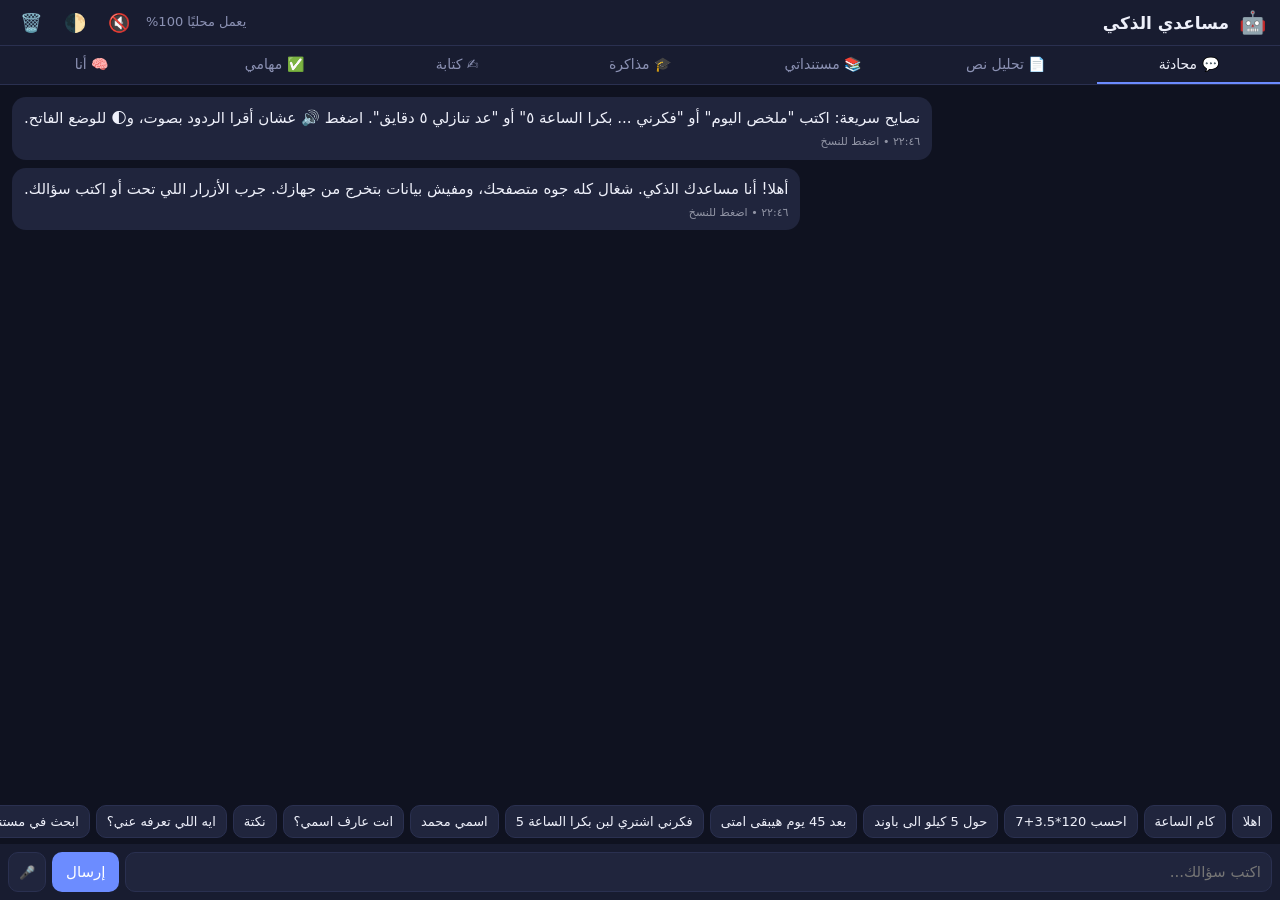
==== ai-assistant/index.html @ 9957f8c7 "Update index.html" ====
<!DOCTYPE html>
<html lang="ar" dir="rtl">
<head>
<meta charset="utf-8">
<meta name="viewport" content="width=device-width,initial-scale=1,viewport-fit=cover">
<link rel="manifest" href="manifest.json"><meta name="theme-color" content="#6c8cff">
<title>مساعدي الذكي - يشتغل في المتصفح بدون سيرفر</title>
<style>
:root{--bg:#0f1220;--card:#181c30;--card2:#20253d;--tx:#eef0fa;--mut:#8b91b3;--ac:#6c8cff}
*{box-sizing:border-box}
body{margin:0;background:var(--bg);color:var(--tx);font-family:system-ui,-apple-system,"Segoe UI",Tahoma,sans-serif;height:100dvh;display:flex;flex-direction:column}
header{padding:10px 14px;background:var(--card);display:flex;align-items:center;gap:10px;border-bottom:1px solid #2a3050}
header h1{font-size:17px;margin:0;flex:1}
.tabs{display:flex;background:var(--card);overflow-x:auto;border-bottom:1px solid #2a3050}
.tabs button{flex:1;min-width:70px;background:none;border:0;color:var(--mut);padding:10px 6px;font-size:14px;cursor:pointer;font-family:inherit;border-bottom:2px solid transparent}
.tabs button.on{color:var(--tx);border-bottom-color:var(--ac)}
main{flex:1;overflow:hidden;position:relative}
.pane{display:none;height:100%;flex-direction:column}
.pane.on{display:flex}
#msgs{flex:1;overflow-y:auto;padding:12px;display:flex;flex-direction:column;gap:8px}
.m{max-width:88%;padding:9px 12px;border-radius:14px;line-height:1.6;white-space:pre-wrap;word-break:break-word;font-size:15px}
.m.u{align-self:flex-start;background:var(--ac);color:#fff}
.m.b{align-self:flex-end;background:var(--card2)}
.row{display:flex;gap:6px;padding:8px;background:var(--card)}
.row input{flex:1;min-width:0;background:var(--card2);border:1px solid #2a3050;color:var(--tx);border-radius:10px;padding:10px;font-size:15px;font-family:inherit}
button.p{background:var(--ac);color:#fff;border:0;border-radius:10px;padding:10px 14px;font-family:inherit;font-size:15px;cursor:pointer}
button.s,select.s,input.s{background:var(--card2);color:var(--tx);border:1px solid #2a3050;border-radius:10px;padding:8px 10px;font-family:inherit;cursor:pointer;font-size:13px}
.chips{display:flex;gap:6px;padding:6px 8px;overflow-x:auto}
.chips button{white-space:nowrap}
.page{padding:12px;overflow-y:auto;height:100%}
textarea.big{width:100%;min-height:150px;background:var(--card2);color:var(--tx);border:1px solid #2a3050;border-radius:10px;padding:10px;font-size:15px;font-family:inherit}
.out{background:var(--card);border-radius:10px;padding:12px;margin-top:10px;white-space:pre-wrap;line-height:1.7}
.item{background:var(--card);padding:10px;border-radius:10px;margin:6px 0;display:flex;gap:8px;align-items:center}
.item span{flex:1}.item.done span{text-decoration:line-through;color:var(--mut)}
h3{margin:14px 0 6px}
.note{color:var(--mut);font-size:13px;line-height:1.6}
.bar{height:10px;background:var(--card2);border-radius:5px;overflow:hidden;margin:3px 0 8px}
.bar i{display:block;height:100%;background:var(--ac)}
table{width:100%;border-collapse:collapse}td{padding:6px;border-bottom:1px solid #2a3050;text-align:right;font-size:14px}
.f{width:100%;margin-top:6px;padding:10px;text-align:right}
.light{--bg:#f2f4fb;--card:#fff;--card2:#e8ebf6;--tx:#1b2040;--mut:#5d6488}
.light .m.u{color:#fff}
.m small{display:block;opacity:.55;font-size:11px;margin-top:3px}
.typing{opacity:.7}
.sug{display:inline-block;background:var(--card2);border-radius:8px;padding:4px 8px;margin:4px 4px 0 0;cursor:pointer;border:1px solid #2a3050}
header button{background:none;border:0;color:var(--tx);font-size:18px;cursor:pointer}
</style>
</head>
<body>
<header><div style="font-size:22px">🤖</div><h1>مساعدي الذكي</h1><span class="note">يعمل محليًا 100%</span><button id="spk" title="قراءة الردود بصوت">🔇</button><button id="theme" title="الوضع">🌓</button><button id="clr" title="مسح المحادثة">🗑️</button></header>
<div class="tabs" id="tabs"></div>
<main>
<section class="pane on" id="p-chat">
 <div id="msgs"></div>
 <div class="chips" id="chips"></div>
 <div class="row"><input id="inp" aria-label="اكتب رسالتك" placeholder="اكتب سؤالك..." autocomplete="off"><button class="p" id="send" aria-label="إرسال">إرسال</button><button class="s" id="mic">🎤</button></div>
</section>
<section class="pane" id="p-text"><div class="page">
 <textarea class="big" id="txt" placeholder="الصق أي نص أو ارفع ملف .txt / .md / .csv / .json"></textarea>
 <div style="display:flex;gap:6px;flex-wrap:wrap;margin-top:8px">
 <input type="file" id="file" accept=".txt,.md,.csv,.json,.log,text/*" class="s">
 <button class="p" data-act="sum">لخّص</button><button class="s" data-act="kw">كلمات مفتاحية</button><button class="s" data-act="stats">إحصائيات</button><button class="s" data-act="tasks">استخرج المهام</button><button class="s" data-act="nums">الأرقام</button><button class="s" data-act="csv">حلل CSV</button><button class="s" data-act="clean">نظّف النص</button><button class="s" id="chartbtn">📊 رسم CSV</button>
 </div><div class="out" id="tout">النتيجة هتظهر هنا.</div><canvas id="cv" width="640" height="300" style="width:100%;background:var(--card);border-radius:10px;margin-top:10px;display:none"></canvas>
 <p class="note">التلخيص استخلاصي (بيختار أهم الجمل بوزن TF-IDF)، مش توليدي. مفيش نموذج لغوي كبير جوه الصفحة، وده مقصود عشان يشتغل أوفلاين ومجانًا.</p>
</div></section>
<section class="pane" id="p-docs"><div class="page">
 <p class="note">ضيف ملفات أو نصوص (محفوظة عندك بس)، واسأل عنها. بيدور بخوارزمية BM25 ويرجعلك أقرب فقرات من مستنداتك مع ذكر المصدر.</p>
 <input id="dname" class="s f" placeholder="اسم المستند (اختياري)">
 <textarea class="big" id="dtext" style="min-height:90px;margin-top:6px" placeholder="الصق نص المستند هنا"></textarea>
 <div style="margin-top:6px"><input type="file" id="dfile" class="s" multiple accept=".txt,.md,.csv,.json,.log,text/*"> <button class="p" id="dadd">حفظ المستند</button></div>
 <div class="row" style="padding:10px 0;background:none"><input id="dq" placeholder="اسأل عن حاجة في مستنداتك..."><button class="p" id="dask">بحث</button></div>
 <div class="out" id="dout">لسه مفيش نتيجة.</div>
 <h3>المستندات المحفوظة</h3><div id="dlist"></div>
</div></section>
<section class="pane" id="p-study"><div class="page">
 <h3>⏱️ بومودورو</h3>
 <div style="font-size:42px;text-align:center" id="pomo">25:00</div>
 <div style="text-align:center"><button class="p" id="pstart">ابدأ ٢٥ دقيقة</button> <button class="s" id="pbreak">راحة ٥</button> <button class="s" id="pstop">إيقاف</button></div>
 <p class="note" id="pinfo">جلسات مكتملة اليوم: ٠</p>
 <h3>🃏 بطاقات من مستنداتك</h3>
 <p class="note">بيطلع أسئلة "املأ الفراغ" من جمل مستنداتك المحفوظة (بحذف كلمة مهمة). مش توليدي، قواعد بس.</p>
 <button class="p" id="qgo">ابدأ اختبار من مستنداتي</button>
 <div class="out" id="qbox">ضيف مستندات الأول من تبويب "مستنداتي".</div>
 <div id="qopts"></div>
 <p class="note" id="qscore"></p>
</div></section>
<section class="pane" id="p-write"><div class="page">
 <select id="wtype" class="s f"><option value="email">إيميل رسمي</option><option value="leave">طلب إجازة</option><option value="complaint">شكوى</option><option value="thanks">رسالة شكر</option><option value="cv">نبذة شخصية</option><option value="apology">اعتذار</option></select>
 <input id="wto" class="s f" placeholder="موجّه إلى (مثال: أستاذ أحمد)">
 <input id="wsub" class="s f" placeholder="الموضوع / التفاصيل بكلمات قليلة">
 <input id="wme" class="s f" placeholder="اسمك">
 <div style="margin-top:8px"><button class="p" id="wgo">اكتب</button> <button class="s" id="wcopy">نسخ</button></div>
 <div class="out" id="wout">قوالب كتابة بتتعبّى من بياناتك. مش بتألف من عندها.</div>
</div></section>
<section class="pane" id="p-tasks"><div class="page">
 <div class="row" style="padding:0 0 8px;background:none"><input id="tin" placeholder="مهمة جديدة (ممكن: بكرا، الساعة ٥)"><button class="p" id="tadd">+</button></div>
 <div id="tlist"></div>
 <h3>ملاحظات</h3>
 <textarea class="big" id="notes" style="min-height:110px" placeholder="مفكرتك السريعة (بتتحفظ تلقائي)"></textarea>
</div></section>
<section class="pane" id="p-me"><div class="page">
 <h3>اللي اتعلمته عنك</h3><div id="learn" class="note"></div>
 <h3>الذاكرة</h3><div id="mem"></div>
 <h3>الإعدادات</h3>
 <button class="s" id="export">تصدير بياناتي</button> <button class="s" id="wipe">مسح كل حاجة</button> <input type="file" id="imp" accept=".json" class="s">
 <p class="note">كل بياناتك محفوظة في المتصفح عندك (localStorage) ومبتتبعتش لأي مكان. "التعلم" هنا = إحصائيات استخدام وذاكرة حقائق مش تدريب نموذج.</p>
 <h3>حدود صريحة</h3>
 <p class="note">المساعد قائم على قواعد وكلمات مفتاحية للعربي المصري والفصحى، مش نموذج لغوي. بيجاوب كويس على: حسابات، تواريخ، تحويلات، مهام، تذكيرات، ذاكرة، تلخيص وتحليل نصوص. أي سؤال معرفة عامة خارج كده هيقولك إنه مش عارف.</p>
</div></section>
</main>
<script>
"use strict";
const $=s=>document.querySelector(s);
const LS={get(k,d){try{const v=localStorage.getItem('ai_'+k);return v===null?d:JSON.parse(v)}catch(e){return d}},set(k,v){try{localStorage.setItem('ai_'+k,JSON.stringify(v))}catch(e){}}};
const AD='٠١٢٣٤٥٦٧٨٩';
const norm=s=>String(s).replace(/[٠-٩]/g,d=>AD.indexOf(d)).replace(/٫/g,'.').replace(/،/g,',').replace(/[أإآ]/g,'ا').replace(/ى/g,'ي').replace(/ة/g,'ه').replace(/[\u064B-\u0652\u0640]/g,'');
const toAr=n=>String(n).replace(/\d/g,d=>AD[d]);
const TABS=[['chat','💬 محادثة'],['text','📄 تحليل نص'],['docs','📚 مستنداتي'],['study','🎓 مذاكرة'],['write','✍️ كتابة'],['tasks','✅ مهامي'],['me','🧠 أنا']];
TABS.forEach(([id,l],i)=>{const b=document.createElement('button');b.textContent=l;b.dataset.id=id;if(!i)b.className='on';b.onclick=()=>show(id);$('#tabs').appendChild(b)});
function show(id){document.querySelectorAll('.pane').forEach(p=>p.classList.toggle('on',p.id==='p-'+id));document.querySelectorAll('.tabs button').forEach(b=>b.classList.toggle('on',b.dataset.id===id));if(id==='me')renderMe();if(id==='tasks')renderTasks()}
let lastNum;let mem=LS.get('mem',{}),usage=LS.get('usage',{}),tasks=LS.get('tasks',[]),hist=LS.get('hist',[]);
function bump(k){usage[k]=(usage[k]||0)+1;usage._h=usage._h||{};const h=new Date().getHours();usage._h[h]=(usage._h[h]||0)+1;LS.set('usage',usage)}
function add(role,t,save=true){const d=document.createElement('div');d.className='m '+(role==='u'?'u':'b');d.textContent=t;const tm=document.createElement('small');tm.textContent=fmtT(new Date())+(role==='b'?' • اضغط للنسخ':'');d.appendChild(tm);if(role==='b')d.onclick=()=>{try{navigator.clipboard.writeText(t);tm.textContent='تم النسخ ✓'}catch(e){}};$('#msgs').appendChild(d);$('#msgs').scrollTop=1e9;if(save){hist.push([role,t]);hist=hist.slice(-60);LS.set('hist',hist)}}
const CHIPS=['اهلا','كام الساعة','احسب 120*3.5+7','حول 5 كيلو الى باوند','بعد 45 يوم هيبقى امتى','فكرني اشتري لبن بكرا الساعة 5','اسمي محمد','انت عارف اسمي؟','نكتة','ايه اللي تعرفه عني؟','ابحث في مستنداتي عن الاجازة','عد تنازلي 5 دقايق','قسم 450 على 4','وزني 80 وطولي 175','قسط قرض 100000 بفايده 18 لمده 5 سنين','اختار بين شاي او قهوة','اقتراحات','ملخص يومي','سعر الدولار 50','100 دولار بكام'];
CHIPS.forEach(c=>{const b=document.createElement('button');b.className='s';b.textContent=c;b.onclick=()=>{$('#inp').value=c;go()};$('#chips').appendChild(b)});
const days=['الأحد','الاثنين','الثلاثاء','الأربعاء','الخميس','الجمعة','السبت'];
const months=['يناير','فبراير','مارس','أبريل','مايو','يونيو','يوليو','أغسطس','سبتمبر','أكتوبر','نوفمبر','ديسمبر'];
const fmtD=d=>`${days[d.getDay()]} ${toAr(d.getDate())} ${months[d.getMonth()]} ${toAr(d.getFullYear())}`;
const fmtT=d=>toAr(String(d.getHours()).padStart(2,'0')+':'+String(d.getMinutes()).padStart(2,'0'));
const jokes=['مبرمج دخل السوبرماركت، مراته قالتله هات لبن وإن لقيت بيض هات ١٠. رجع بـ١٠ لبن.','ليه الكمبيوتر بيبرد؟ عشان عنده Windows مفتوحة.','واحد سأل صاحبه: بتعمل إيه في الحياة؟ قاله: بستنى الويكند.'];
const UNITS={كيلومتر:['len',1000],كم:['len',1000],متر:['len',1],سم:['len',.01],ميل:['len',1609.344],قدم:['len',.3048],بوصه:['len',.0254],انش:['len',.0254],كيلو:['mass',1],كجم:['mass',1],جرام:['mass',.001],جم:['mass',.001],باوند:['mass',.45359237],رطل:['mass',.45359237],طن:['mass',1000],لتر:['vol',1],مل:['vol',.001],جالون:['vol',3.78541]};
function safeCalc(e){e=e.replace(/×/g,'*').replace(/÷/g,'/').replace(/\^/g,'**').replace(/,/g,'');if(!/^[\d+\-*/().\s]+$/.test(e))return null;try{const v=Function('"use strict";return ('+e+')')();return typeof v==='number'&&isFinite(v)?v:null}catch(x){return null}}
function parseWhen(t){const n=norm(t);const d=new Date();let hit=false,m;
 if(/بعد بكره|بعد بكرا/.test(n)){d.setDate(d.getDate()+2);hit=true}else if(/بكره|بكرا|غدا/.test(n)){d.setDate(d.getDate()+1);hit=true}else if(/النهارده|انهارده|اليوم/.test(n))hit=true;
 m=n.match(/بعد (\d+) (يوم|ايام|اسبوع|اسابيع|ساعه|ساعات|دقيقه|دقايق)/);if(m){const k=+m[1],u=m[2];if(/يوم|ايام/.test(u))d.setDate(d.getDate()+k);else if(/اسبوع|اسابيع/.test(u))d.setDate(d.getDate()+7*k);else if(/ساع/.test(u))d.setHours(d.getHours()+k);else d.setMinutes(d.getMinutes()+k);hit=true}
 m=n.match(/الساعه\s*(\d{1,2})(?::(\d{2}))?\s*(م|مساء|بالليل|العصر|ص|الصبح|صباحا)?/);if(m){let h=+m[1];const pm=m[3]&&/^(م|مساء|بالليل|العصر)$/.test(m[3]);if(pm&&h<12)h+=12;if(!m[3]&&h<7)h+=12;d.setHours(h,+(m[2]||0),0,0);hit=true}
 return hit?d:null}
function stripWhen(t){return norm(t).replace(/فكرني|ذكرني|ضيف مهمه|ضيف|سجل مهمه|سجل|بعد بكره|بعد بكرا|بكره|بكرا|النهارده|الساعه\s*\d+(:\d+)?\s*(م|مساء|ص|الصبح|بالليل|العصر)?|بعد\s*\d+\s*\S+/g,' ').replace(/\s+/g,' ').trim().replace(/^(اني|ان)\s/,'')}
function remember(k,v){mem[k]=v;LS.set('mem',mem)}
let lastIntent=null;
function brain(raw){const q=raw.trim();const n=norm(q).toLowerCase();let m;
 if(!n)return 'اكتب حاجة وأنا معاك.';
 if(/فكرني|ذكرني|ضيف مهمه|سجل مهمه/.test(n)){const w=parseWhen(q);const title=stripWhen(q)||q;addTask(title,w);bump('task');return `تمام. سجلت: "${title}"`+(w?`\nالموعد: ${fmtD(w)} ${fmtT(w)}\nهنبهك لو الصفحة مفتوحة.`:'')}
 if(/^(اهلا|مرحبا|السلام|هاي|هلو|صباح|مساء|ازيك|ايه الاخبار)/.test(n)){const h=new Date().getHours();return (mem['الاسم']?`أهلا يا ${mem['الاسم']}! `:'أهلا بيك! ')+(h<12?'صباح الخير. ':h<18?'نهارك سعيد. ':'مساء الخير. ')+'أقدر أحسب، أحوّل وحدات، أحسب تواريخ، أسجل مهام وتذكيرات، أفتكر حاجات عنك، وألخص نصوص.'}
 if(/(?:^|\s)اسمي\s+(\S+)$/.test(n)){m=n.match(/اسمي\s+(\S+)$/);const nm=norm(q).split(/\s+/).pop();remember('الاسم',nm);bump('mem');return `تشرفت يا ${nm}! حفظت اسمك.`}
 if(/عارف اسمي|اسمي ايه|انا مين/.test(n))return mem['الاسم']?`اسمك ${mem['الاسم']}.`:'لسه ماعرفش اسمك. قولي "اسمي ..."';
 if(m=n.match(/(?:افتكر|احفظ)(?: ان)?\s+(.+?)\s+(?:هو|هي|=|:)\s*(.+)/)){remember(m[1],m[2]);bump('mem');return `تمام، هفتكر إن ${m[1]}: ${m[2]}`}
 if(m=n.match(/^(?:ايه|اي|ما هو|ما هي)\s+(.+?)\??$/)){if(mem[m[1]])return `${m[1]}: ${mem[m[1]]}`}
 if(/ايه اللي (تعرفه|عارفه) عني|ماذا تعرف عني|بتعرف ايه عني/.test(n)){const k=Object.keys(mem);return k.length?'اللي أعرفه عنك:\n'+k.map(x=>`• ${x}: ${mem[x]}`).join('\n'):'لسه معرفش حاجة. قولي "اسمي ..." أو "افتكر إن ... هو ..."'}
 if(/انسى كل|امسح الذاكره/.test(n)){mem={};LS.set('mem',mem);return 'مسحت الذاكرة كلها.'}
 if(/كام الساعه|الساعه كام|الوقت كام/.test(n))return 'الساعة '+fmtT(new Date());
 if(!/\d/.test(n)&&(/(النهارده|انهارده|التاريخ|اليوم) (ايه|كام)|تاريخ (النهارده|اليوم)/.test(n)))return 'النهاردة '+fmtD(new Date());
 if((m=n.match(/بعد (\d+) (يوم|ايام|اسبوع|اسابيع|شهر|شهور)/))&&/امتي|هيبقي|ايه/.test(n)){const d=new Date(),k=+m[1];if(/يوم|ايام/.test(m[2]))d.setDate(d.getDate()+k);else if(/اسبوع|اسابيع/.test(m[2]))d.setDate(d.getDate()+7*k);else d.setMonth(d.getMonth()+k);return fmtD(d)}
 if(m=n.match(/كام يوم (?:باقي )?(?:علي|على|لحد)\s*(\d{1,2})[\/\-](\d{1,2})(?:[\/\-](\d{4}))?/)){const t=new Date(+(m[3]||new Date().getFullYear()),+m[2]-1,+m[1]);const df=Math.ceil((t-new Date())/864e5);return `باقي ${toAr(df)} يوم (${fmtD(t)})`}
 if(m=n.match(/حول\s*([\d.]+)\s*(\S+)\s*(?:الي|الى|ل|لـ)\s*(\S+)/)){const a=UNITS[m[2]],b=UNITS[m[3]];if(a&&b&&a[0]===b[0]){const f=m[2],t=m[3];lastIntent=mm=>{const A=UNITS[f];const B=UNITS[t];return `${toAr(mm[1])} ${f} = ${toAr(+(+mm[1]*A[1]/B[1]).toFixed(4))} ${t}`};return `${toAr(m[1])} ${m[2]} = ${toAr(+(+m[1]*a[1]/b[1]).toFixed(4))} ${m[3]}`}return 'مش عارف أحول بين الوحدتين دول.'}
 if(m=n.match(/حول\s*([\d.]+)\s*(?:درجه )?(مئويه|فهرنهايت)/)){const v=+m[1];return m[2]==='مئويه'?`${toAr(v)}°م = ${toAr((v*9/5+32).toFixed(1))}°ف`:`${toAr(v)}°ف = ${toAr(((v-32)*5/9).toFixed(1))}°م`}
 if(m=n.match(/([\d.]+)\s*%\s*من\s*([\d.]+)/)){return `${toAr(+m[1])}% من ${toAr(+m[2])} = ${toAr(+(m[1]*m[2]/100).toFixed(4))}`}
 if(/نكته|ضحكني/.test(n)){bump('joke');return jokes[Math.floor(Math.random()*jokes.length)]}
 m=n.match(/^(?:احسب|حساب|كام)?\s*([\d\s+\-*/().,^×÷]+)=?\??$/)||n.match(/احسب\s*([\d\s+\-*/().,^×÷]+)/);if(m){let ex=m[1];if(/^\s*[+*\/×÷^]|^\s*-\s/.test(ex)&&typeof lastNum==='number')ex=lastNum+' '+ex;const v=safeCalc(ex);if(v!==null){bump('calc');lastNum=v;lastIntent=null;return `${ex.trim()} = ${toAr(+v.toFixed(8))}`}}
 if(/مهامي|المهام|ايه اللي عليا/.test(n)){const o=tasks.filter(t=>!t.done);return o.length?'مهامك المفتوحة:\n'+o.map((t,i)=>`${toAr(i+1)}. ${t.t}${t.w?' ('+fmtD(new Date(t.w))+' '+fmtT(new Date(t.w))+')':''}`).join('\n'):'مفيش مهام مفتوحة. ✨'}

 if(m=n.match(/(?:عد تنازلي|مؤقت|تايمر|نبهني بعد|صحيني بعد)\s*(?:ل|لمده)?\s*(\d+)\s*(ثانيه|ثواني|دقيقه|دقايق|دقائق|ساعه|ساعات)/)){const k=+m[1];const ms=k*(/ثان/.test(m[2])?1e3:/ساع/.test(m[2])?36e5:6e4);const lab='انتهى المؤقت ('+m[1]+' '+m[2]+')';addTask(lab,new Date(Date.now()+ms));bump('timer');return `تمام. المؤقت اشتغل: ${toAr(k)} ${m[2]}. هنبهك لما يخلص (سيب الصفحة مفتوحة).`}
 if(/(?:اختار|اختر|قررلي)\s+(?:بين\s+)?(.+?)\s+(?:او|ولا|و)\s+(.+)/.test(n)){m=n.match(/(?:اختار|اختر|قررلي)\s+(?:بين\s+)?(.+?)\s+(?:او|ولا|و)\s+(.+)/);return 'اخترت: '+(Math.random()<.5?m[1]:m[2])+' (قرعة عشوائية، مش رأي).'}
 if(/(?:ارمي|اعمل)?\s*(?:عمله|ملك|كتابه)/.test(n)&&/عمله|ملك/.test(n))return Math.random()<.5?'طرة':'كتابة';
 if(/نرد|زهر/.test(n))return 'النرد وقع على '+toAr(1+Math.floor(Math.random()*6));
 if(m=n.match(/(?:رقم عشوائي|عشوائي)\s*(?:بين)?\s*(\d+)\s*(?:و|الي|ل)\s*(\d+)/)){const a=+m[1],b=+m[2];return toAr(a+Math.floor(Math.random()*(b-a+1)))}
 if(/باسورد|كلمه سر|كلمه مرور/.test(n)&&/ولد|اعمل|اعملي|عايز|هات/.test(n)){const c='abcdefghjkmnpqrstuvwxyzABCDEFGHJKLMNPQRSTUVWXYZ23456789!@#$%';const a=new Uint32Array(14);crypto.getRandomValues(a);return 'كلمة سر قوية: '+[...a].map(x=>c[x%c.length]).join('')+'\n(اتولدت على جهازك ومش محفوظة)'}
 if(m=n.match(/(?:وزني|وزن)\s*(\d+(?:\.\d+)?)\s*(?:وطولي|طول|طولي)\s*(\d+(?:\.\d+)?)/)||n.match(/bmi\s*(\d+(?:\.\d+)?)\s*(\d+(?:\.\d+)?)/)){const w=+m[1];let h=+m[2];if(h>3)h/=100;const b=w/(h*h);const c=b<18.5?'نحافة':b<25?'وزن طبيعي':b<30?'زيادة وزن':'سمنة';return `مؤشر كتلة الجسم: ${toAr(b.toFixed(1))} (${c}). مؤشر عام مش تشخيص طبي.`}
 if(m=n.match(/(?:قسم|قسّم)\s*(\d+(?:\.\d+)?)\s*(?:علي|على)\s*(\d+)/)){return `كل واحد يدفع ${toAr((m[1]/m[2]).toFixed(2))} (${toAr(m[1])} ÷ ${toAr(m[2])})`}
 if(m=n.match(/(?:خصم)\s*(\d+(?:\.\d+)?)\s*%?\s*(?:علي|على|من)\s*(\d+(?:\.\d+)?)/)||n.match(/(\d+(?:\.\d+)?)\s*%\s*خصم\s*(?:علي|على|من)?\s*(\d+(?:\.\d+)?)/)){const d=+m[1],p=+m[2];return `الخصم: ${toAr((p*d/100).toFixed(2))} | بعد الخصم: ${toAr((p*(1-d/100)).toFixed(2))}`}
 if(m=n.match(/(?:بقشيش|اكراميه)\s*(\d+(?:\.\d+)?)\s*%?\s*(?:علي|على|من)\s*(\d+(?:\.\d+)?)/)){return `الإكرامية: ${toAr((m[2]*m[1]/100).toFixed(2))} | الإجمالي: ${toAr((+m[2]*(1+m[1]/100)).toFixed(2))}`}
 if(m=n.match(/(?:قسط|فايده)\s*(?:قرض)?\s*(\d+(?:\.\d+)?)\s*(?:بفايده|فايده)\s*(\d+(?:\.\d+)?)\s*%?\s*(?:لمده|مده)?\s*(\d+)\s*(سنه|سنين|شهر|شهور)/)){const P=+m[1],r=+m[2]/100/12;let nn=+m[3];if(/سن/.test(m[4]))nn*=12;const pm=r?P*r/(1-Math.pow(1+r,-nn)):P/nn;return `القسط الشهري ≈ ${toAr(pm.toFixed(2))} لمدة ${toAr(nn)} شهر. إجمالي المدفوع ≈ ${toAr((pm*nn).toFixed(2))}. (حساب تقريبي بفايده متناقصة)`}
 if(m=n.match(/(?:عمري|كام سنه|عمر)\D*(\d{1,2})[\/\-](\d{1,2})[\/\-](\d{4})/)){const b=new Date(+m[3],+m[2]-1,+m[1]),t=new Date();let y=t.getFullYear()-b.getFullYear();const mm=t.getMonth()-b.getMonth();let mo=mm,dd=t.getDate()-b.getDate();if(dd<0)mo--;if(mo<0){y--;mo+=12}return `عمرك ${toAr(y)} سنة و${toAr(mo)} شهر. (${toAr(Math.floor((t-b)/864e5))} يوم)`}
 if(m=n.match(/(?:كام يوم|الفرق) بين\s*(\d{1,2})[\/\-](\d{1,2})[\/\-](\d{4})\s*(?:و|الي)\s*(\d{1,2})[\/\-](\d{1,2})[\/\-](\d{4})/)){const a=new Date(+m[3],+m[2]-1,+m[1]),b=new Date(+m[6],+m[5]-1,+m[4]);return `${toAr(Math.round(Math.abs(b-a)/864e5))} يوم`}
 if(m=n.match(/(?:عدد كلمات|عد كلمات)\s+(.+)/))return `عدد الكلمات: ${toAr(words(m[1]).length)}`;
 if(m=n.match(/(?:اعكس|عكس)\s+(.+)/))return [...m[1]].reverse().join('');
 if(/^(?:ans|الناتج|الجواب|النتيجه) ?([+\-*/×÷])\s*(\d+(?:\.\d+)?)$/.test(n)||/^([+\-*/×÷])\s*(\d+(?:\.\d+)?)$/.test(n)){m=n.match(/([+\-*/×÷])\s*(\d+(?:\.\d+)?)$/);if(typeof lastNum==='number'){const v=safeCalc(lastNum+m[1]+m[2]);if(v!==null){lastNum=v;return `= ${toAr(+v.toFixed(8))}`}}}
 if(/عندي ايه (النهارده|انهارده)|برنامجي|جدولي/.test(n)){const t=tasks.filter(x=>!x.done&&x.w&&new Date(x.w).toDateString()===new Date().toDateString());return t.length?'النهاردة:\n'+t.map(x=>`• ${fmtT(new Date(x.w))} ${x.t}`).join('\n'):'مفيش مواعيد مسجلة النهاردة.'}
 if(/(امسح|احذف|خلص) (كل )?المهام المنتهيه/.test(n)){const b=tasks.length;tasks=tasks.filter(x=>!x.done);LS.set('tasks',tasks);return `مسحت ${toAr(b-tasks.length)} مهمة منتهية.`}
 if(/اقتراح|نصيحه|انصحني/.test(n))return habitTips();

 if(/^(ملخص اليوم|صباح الفل|briefing|ابدا يومي|خطه اليوم)$/.test(n)||/ملخص (اليوم|يومي)/.test(n)){const t=new Date(),o=tasks.filter(x=>!x.done),td=o.filter(x=>x.w&&new Date(x.w).toDateString()===t.toDateString()),od=o.filter(x=>x.w&&x.w<Date.now());return `ملخص ${fmtD(t)}:\n• مهام مفتوحة: ${toAr(o.length)}\n• مواعيد النهاردة: ${toAr(td.length)}${td.length?'\n'+td.map(x=>'   - '+fmtT(new Date(x.w))+' '+x.t).join('\n'):''}\n• متأخرة: ${toAr(od.length)}\n• ملاحظاتك: ${toAr((LS.get('notes','')||'').split(/\n/).filter(Boolean).length)} سطر\n• حقائق محفوظة عنك: ${toAr(Object.keys(mem).length)}`}
 if(/^(?:وسوم|تاجات|tags)$/.test(n)){const t=(LS.get('notes','').match(/#[\S]+/g)||[]);const f={};t.forEach(x=>f[x]=(f[x]||0)+1);const e=Object.entries(f);return e.length?'الوسوم في ملاحظاتك:\n'+e.map(([k,v])=>`${k} ×${toAr(v)}`).join('\n'):'مفيش وسوم. اكتب #كلمة في ملاحظاتك.'}
 if(m=n.match(/(?:دور|ابحث) في (?:ملاحظاتي|مفكرتي)\s*(?:عن)?\s*(.+)/)){const L=(LS.get('notes','')||'').split(/\n/).filter(x=>norm(x).includes(m[1].trim()));return L.length?'لقيت في ملاحظاتك:\n'+L.map(x=>'• '+x).join('\n'):'مالقيتش في ملاحظاتك.'}
 if(/^(ضيف للملاحظات|دون|سجل ملاحظه)\s+(.+)/.test(n)){m=n.match(/^(?:ضيف للملاحظات|دون|سجل ملاحظه)\s+(.+)/);const orig=q.replace(/^\S+(\s+\S+)?\s/,'');const cur=LS.get('notes','');LS.set('notes',(cur?cur+'\n':'')+m[1]);$('#notes').value=LS.get('notes','');return 'اتضافت للملاحظات.'}
 if(lastIntent&&(m=n.match(/^(?:و|طب و|وب)\s*(\d+(?:\.\d+)?)\s*(\S+)?$/))){return lastIntent(m)}
 if((m=n.match(/(\d+(?:\.\d+)?)\s*(?:دولار|\$)\s*(?:بكام|كام)?\s*(?:جنيه)?/))&&/جنيه|بكام|كام/.test(n)){const r=LS.get('usd',null);if(r)lastIntent=mm=>`${toAr(mm[1])} دولار ≈ ${toAr((mm[1]*r).toFixed(2))} جنيه`;return `${toAr(m[1])} دولار ≈ ${toAr((m[1]*r).toFixed(2))} جنيه (بسعر ${toAr(r)} اللي انت سجلته)`;return 'مفيش سعر صرف محفوظ. قولي "سعر الدولار 50" وأنا هحفظه (مفيش إنترنت هنا فمش بجيب أسعار حية).'}
 if(m=n.match(/سعر (?:ال)?دولار\s*(\d+(?:\.\d+)?)/)){LS.set('usd',+m[1]);return `تمام. سجلت سعر الدولار ${toAr(m[1])} جنيه.`}

 if(m=n.match(/(?:اليوم|يوم)\s*(?:ايه|كام)\s*(?:في|ف)?\s*(\d{1,2})[\/\-](\d{1,2})[\/\-](\d{4})/)){return fmtD(new Date(+m[3],+m[2]-1,+m[1]))}
 if(/(?:اخر|اخره) (?:يوم )?(?:في )?(?:ال)?شهر/.test(n)){const t=new Date();return fmtD(new Date(t.getFullYear(),t.getMonth()+1,0))}
 if(m=n.match(/(?:اضف|زود)\s*(\d+)\s*(يوم|ايام|اسبوع|اسابيع|شهر|شهور)\s*(?:علي|على|ل)\s*(\d{1,2})[\/\-](\d{1,2})[\/\-](\d{4})/)){const d=new Date(+m[5],+m[4]-1,+m[3]),k=+m[1];if(/يوم|ايام/.test(m[2]))d.setDate(d.getDate()+k);else if(/اسبوع|اسابيع/.test(m[2]))d.setDate(d.getDate()+7*k);else d.setMonth(d.getMonth()+k);return fmtD(d)}
 if(m=n.match(/(?:حول|حوّل)\s*([\d.]+)\s*(?:ساعه|ساعات)\s*(?:الي|الى|ل)\s*(?:دقايق|دقائق|دقيقه)/))return `${toAr(+m[1]*60)} دقيقة`;
 if(m=n.match(/(?:جذر|الجذر التربيعي(?: ل)?)\s*(\d+(?:\.\d+)?)/))return `√${toAr(m[1])} = ${toAr(+Math.sqrt(+m[1]).toFixed(6))}`;
 if(m=n.match(/(\d+)\s*(?:اس|اُس|اوس)\s*(\d+)/))return `${toAr(m[1])}^${toAr(m[2])} = ${toAr(Math.pow(+m[1],+m[2]))}`;
 if(m=n.match(/(?:هل|اذا كان)\s*(\d+)\s*(?:عدد )?اولي/)){const k=+m[1];let ok=k>1;for(let i=2;i*i<=k;i++)if(k%i==0){ok=false;break}return ok?`${toAr(k)} عدد أولي.`:`${toAr(k)} مش عدد أولي.`}
 if(/بومودورو|ابدا تركيز|جلسه تركيز/.test(n)){show('study');window.__pgo(25,true);return 'بدأت جلسة تركيز ٢٥ دقيقة. هنبهك لما تخلص.'}
 if(/شكرا|تسلم|ميرسي/.test(n))return 'العفو! أنا في الخدمة.';
 if(/انت مين|انت ايه|بتعمل ايه|تعمل ايه/.test(n))return 'أنا مساعد شغال بالكامل جوه متصفحك، من غير سيرفر. بحسب وأحوّل وأرتب مهامك وأفتكر حاجات عنك وأحلل النصوص. مش نموذج لغوي كبير، فمعرفتي العامة محدودة.';
 if((m=n.match(/(?:ابحث|دور|فتش)(?: في)?(?: ملفاتي| مستنداتي)?(?: عن)?\s+(.+)/))&&/ملفاتي|مستنداتي|ابحث|دور/.test(n))return docAnswer(m[1]);
 if(/لخص|تلخيص/.test(n)){show('text');return 'روح لتبويب "تحليل نص" والصق النص.'}
 const g=guess(n);return 'مش متأكد إني فاهم. أنا مساعد مبني على قواعد (مش نموذج لغوي)، فمعرفتي العامة محدودة.'+(g?'\nقصدك: '+g+'؟':'')+'\nجرب: حسابات، تحويل وحدات، تواريخ، تذكيرات، مؤقت، "اسمي ..."، أو تبويب تحليل النص.'}


const CMDS=['فكرني','احسب','حول','عد تنازلي','قسم','وزني وطولي','خصم','بقشيش','عمري','اختار بين','ولد باسورد','اقتراحات','مهامي','نكتة','ايه اللي تعرفه عني','كام الساعة','اسمي','افتكر ان','ابحث في مستنداتي عن','اعكس','عدد كلمات','رقم عشوائي بين'];
function lev(a,b){const d=[];for(let i=0;i<=a.length;i++){d[i]=[i];}for(let j=1;j<=b.length;j++)d[0][j]=j;for(let i=1;i<=a.length;i++)for(let j=1;j<=b.length;j++)d[i][j]=Math.min(d[i-1][j]+1,d[i][j-1]+1,d[i-1][j-1]+(a[i-1]===b[j-1]?0:1));return d[a.length][b.length]}
function guess(n){const w=n.split(/\s+/);let best=null,bd=9;CMDS.forEach(c=>{const nc=norm(c);const k=nc.split(' ').length;const head=w.slice(0,k).join(' ');const dd=lev(head,nc);if(dd<bd&&dd<=Math.max(1,Math.floor(nc.length/4))){bd=dd;best=c}});return best}
function habitTips(){const u=usage,h=u._h||{},o=[];const tot=Object.values(h).reduce((a,b)=>a+b,0);if(tot<5)return 'لسه معرفش كفاية عن عاداتك. استخدمني كام يوم وهقترح عليك.';
 const best=+Object.entries(h).sort((a,b)=>b[1]-a[1])[0][0];o.push(`أكتر وقت بتشتغل معايا فيه حوالي الساعة ${toAr(best)}. ممكن أفكرك بمهامك الأساسية قبله.`);
 const open=tasks.filter(x=>!x.done);if(open.length>5)o.push(`عندك ${toAr(open.length)} مهمة مفتوحة. اختار ٣ بس لليوم.`);
 const od=open.filter(x=>x.w&&x.w<Date.now());if(od.length)o.push(`${toAr(od.length)} مهمة عدّى ميعادها. راجعها.`);
 if((u.calc||0)>=5)o.push('بتحسب كتير. تقدر تكتب "+ 5" بعد أي نتيجة وأنا أكمل عليها.');
 if(!(u.mem))o.push('جرب "اسمي ..." و"افتكر إن ... هو ..." عشان أفتكر حاجات عنك.');
 if(docs.length===0)o.push('ضيف مستنداتك في تبويب "مستنداتي" وابحث فيها بسرعة.');
 return 'اقتراحات من استخدامك (إحصائيات محلية، مش ذكاء توليدي):\n'+o.map(x=>'• '+x).join('\n')}
function go(){const v=$('#inp').value;if(!v.trim())return;add('u',v);$('#inp').value='';bump('msg');const ty=document.createElement('div');ty.className='m b typing';ty.textContent='...';$('#msgs').appendChild(ty);$('#msgs').scrollTop=1e9;setTimeout(()=>{ty.remove();let r;try{r=brain(v)}catch(e){r='حصل خطأ: '+e.message}add('b',r);say(r);const qs=quick(r);if(qs.length){const w=document.createElement('div');w.className='chips';qs.forEach(x=>{const b=document.createElement('button');b.className='s';b.textContent=x;b.onclick=()=>{$('#inp').value=x;go();w.remove()};w.appendChild(b)});$('#msgs').appendChild(w);$('#msgs').scrollTop=1e9}},220+Math.random()*200)}
$('#send').onclick=go;$('#inp').addEventListener('keydown',e=>{if(e.key==='Enter')go()});
const SR=window.SpeechRecognition||window.webkitSpeechRecognition;
if(!SR)$('#mic').style.display='none';else $('#mic').onclick=()=>{const r=new SR();r.lang='ar-EG';r.onresult=e=>{$('#inp').value=e.results[0][0].transcript;go()};r.onerror=()=>add('b','تعذر الميكروفون.',false);r.start()};
function addTask(t,w){tasks.push({id:Date.now()+Math.random(),t,w:w?w.getTime():null,done:false,fired:false});LS.set('tasks',tasks);renderTasks()}
function renderTasks(){const L=$('#tlist');L.innerHTML='';tasks.forEach(t=>{const d=document.createElement('div');d.className='item'+(t.done?' done':'');d.innerHTML='<input type="checkbox"><span></span><button class="s">حذف</button>';d.querySelector('input').checked=t.done;d.querySelector('span').textContent=t.t+(t.w?'  ⏰ '+fmtD(new Date(t.w))+' '+fmtT(new Date(t.w)):'');d.querySelector('input').onchange=e=>{t.done=e.target.checked;LS.set('tasks',tasks);renderTasks()};d.querySelector('button').onclick=()=>{tasks=tasks.filter(x=>x!==t);LS.set('tasks',tasks);renderTasks()};L.appendChild(d)});if(!tasks.length)L.innerHTML='<p class="note">مفيش مهام.</p>'}
$('#tadd').onclick=()=>{const v=$('#tin').value.trim();if(!v)return;addTask(stripWhen(v)||v,parseWhen(v));$('#tin').value='';bump('task')};
$('#notes').value=LS.get('notes','');$('#notes').oninput=e=>LS.set('notes',e.target.value);
setInterval(()=>{const now=Date.now();tasks.forEach(t=>{if(t.w&&!t.done&&!t.fired&&t.w<=now){t.fired=true;LS.set('tasks',tasks);add('b','⏰ تذكير: '+t.t);try{if(window.Notification&&Notification.permission==='granted')new Notification('تذكير',{body:t.t})}catch(e){}}})},15000);
const STOP=new Set(norm('في من على علي الى الي عن مع هذا هذه هذي ذلك التي الذي ان انه انها كان كانت هو هي هم ما لا لم لن قد كل او ثم لكن بعد قبل عند هنا هناك اللي ده دي دول ايه انا انت احنا كمان بس يعني برضو لما لو اذا حتي ايضا فقط كام').split(' '));
const words=t=>norm(t).toLowerCase().match(/[\u0600-\u06FFa-z0-9]+/g)||[];
const sents=t=>t.replace(/\r/g,'').split(/(?<=[.!?؟\n])\s*/).map(s=>s.trim()).filter(s=>s.length>8);
function keywords(t,k=10){const f={};words(t).forEach(w=>{if(w.length>2&&!STOP.has(w))f[w]=(f[w]||0)+1});return Object.entries(f).sort((a,b)=>b[1]-a[1]).slice(0,k)}
function summarize(t,k=3){const S=sents(t);if(S.length<=k)return S.map(s=>'• '+s).join('\n');const df={};S.forEach(s=>new Set(words(s)).forEach(w=>df[w]=(df[w]||0)+1));const sc=S.map((s,i)=>{const w=words(s).filter(x=>x.length>2&&!STOP.has(x));let v=0;w.forEach(x=>v+=Math.log(1+S.length/df[x]));v=v/Math.sqrt(w.length||1);if(i===0)v*=1.3;return[i,v]});return sc.sort((a,b)=>b[1]-a[1]).slice(0,k).sort((a,b)=>a[0]-b[0]).map(x=>'• '+S[x[0]]).join('\n')}
function analyze(act){const t=$('#txt').value;if(!t.trim())return 'الصق نص الأول.';bump('text');
 if(act==='sum')return 'الملخص:\n'+summarize(t,Math.max(2,Math.min(5,Math.round(sents(t).length/4))));
 if(act==='kw')return keywords(t,12).map(([w,c])=>`${w} ×${toAr(c)}`).join('  •  ');
 if(act==='stats'){const w=words(t);return `الكلمات: ${toAr(w.length)}\nالأحرف: ${toAr(t.length)}\nالجمل: ${toAr(sents(t).length)}\nكلمات مميزة: ${toAr(new Set(w).size)}\nوقت القراءة تقريبًا: ${toAr(Math.max(1,Math.round(w.length/180)))} دقيقة`}
 if(act==='tasks'){const L=t.split(/\n|(?<=[.؟!])\s/).filter(s=>/(لازم|يجب|محتاج|مطلوب|ضروري|هات|اعمل|ابعت|راجع|خلص)/.test(norm(s)));return L.length?'مهام مقترحة:\n'+L.map(s=>'☐ '+s.trim()).join('\n'):'مالقيتش جمل بتدل على مهام.'}
 if(act==='nums'){const n=(norm(t).match(/-?\d+(?:\.\d+)?/g)||[]).map(Number);if(!n.length)return 'مفيش أرقام.';const s=n.reduce((a,b)=>a+b,0);return `عدد الأرقام: ${toAr(n.length)}\nالمجموع: ${toAr(+s.toFixed(4))}\nالمتوسط: ${toAr(+(s/n.length).toFixed(4))}\nأكبر: ${toAr(Math.max(...n))}  أصغر: ${toAr(Math.min(...n))}`}
 if(act==='csv'){const rows=t.trim().split(/\n/).map(r=>r.split(/[,;\t]/).map(x=>x.trim()));const head=rows[0],body=rows.slice(1);let o=`الصفوف: ${toAr(body.length)}  الأعمدة: ${toAr(head.length)}\n`;head.forEach((h,i)=>{const v=body.map(r=>r[i]||'');const nums=v.map(x=>parseFloat(norm(x))).filter(x=>!isNaN(x));if(nums.length&&nums.length>=v.length*.7){const s=nums.reduce((a,b)=>a+b,0);o+=`\n${h}: مجموع ${toAr(+s.toFixed(2))} | متوسط ${toAr(+(s/nums.length).toFixed(2))} | أقل ${toAr(Math.min(...nums))} | أكبر ${toAr(Math.max(...nums))}`}else{const f={};v.forEach(x=>f[x]=(f[x]||0)+1);const top=Object.entries(f).sort((a,b)=>b[1]-a[1])[0];o+=`\n${h}: ${toAr(Object.keys(f).length)} قيمة مختلفة، الأشهر "${top?top[0]:''}"`}});return o}
 if(act==='clean')return t.replace(/[ \t]+/g,' ').replace(/\n{3,}/g,'\n\n').replace(/\s+([،.؟!])/g,'$1').trim()}
document.querySelectorAll('[data-act]').forEach(b=>b.onclick=()=>{$('#tout').textContent=analyze(b.dataset.act)});
$('#file').onchange=e=>{const f=e.target.files[0];if(!f)return;const r=new FileReader();r.onload=()=>{$('#txt').value=String(r.result).slice(0,300000);$('#tout').textContent='اتحمّل: '+f.name};r.readAsText(f)};
function write(){const t=$('#wtype').value,to=$('#wto').value||'السيد المحترم',sub=$('#wsub').value||'الموضوع',me=$('#wme').value||mem['الاسم']||'';bump('write');
 const T={email:`السيد/ ${to} المحترم،\nتحية طيبة وبعد،\n\nأكتب إليكم بخصوص: ${sub}.\nأرجو التكرم بالاطلاع والإفادة في أقرب وقت ممكن.\n\nشاكرًا لكم حسن تعاونكم،\nوتفضلوا بقبول فائق الاحترام والتقدير،\n${me}`,
 leave:`السيد/ ${to} المحترم،\nتحية طيبة وبعد،\n\nأتقدم بطلب الحصول على إجازة، وذلك بسبب: ${sub}.\nوأتعهد بتسليم ما لدي من أعمال قبل الإجازة.\n\nوتفضلوا بقبول فائق الاحترام،\n${me}\nالتاريخ: ${fmtD(new Date())}`,
 complaint:`السيد/ ${to} المحترم،\nتحية طيبة وبعد،\n\nأتقدم بشكوى بخصوص: ${sub}.\nوأرجو التكرم بالتحقيق في الأمر واتخاذ ما يلزم، ومتابعتي بالنتيجة.\n\nمع الشكر،\n${me}\n${fmtD(new Date())}`,
 thanks:`عزيزي ${to}،\n\nأردت أن أشكرك من قلبي على ${sub}. كان لذلك أثر كبير وجميل عندي.\n\nمع خالص الامتنان،\n${me}`,
 cv:`${me||'أنا'}، ${sub}. أتميز بالالتزام وسرعة التعلم والعمل ضمن فريق، وأسعى دائمًا لتطوير مهاراتي.`,
 apology:`عزيزي ${to}،\n\nأعتذر لك بصدق عن ${sub}. أتحمل مسؤولية ما حدث، وأعدك بتجنب تكراره.\n\nمع خالص الاعتذار،\n${me}`};
 $('#wout').textContent=T[t]}
$('#wgo').onclick=write;$('#wcopy').onclick=()=>{try{navigator.clipboard.writeText($('#wout').textContent)}catch(e){}};

function hourChart(){const h=usage._h||{};const mx=Math.max(1,...Object.values(h));let o='<div style="display:flex;align-items:flex-end;gap:2px;height:70px;direction:ltr">';for(let i=0;i<24;i++){const v=h[i]||0;o+=`<div title="${i}:00 = ${v}" style="flex:1;background:var(--ac);opacity:${v?1:.15};height:${Math.max(3,v/mx*100)}%"></div>`}return o+'</div><div class="note" style="display:flex;justify-content:space-between;direction:ltr"><span>0</span><span>12</span><span>23</span></div>'}
function renderMe(){const hrs=usage._h||{};const names={msg:'رسائل',calc:'حسابات',task:'مهام',text:'تحليل نصوص',write:'كتابة',mem:'حقائق محفوظة',joke:'نكت',docq:'أسئلة على مستنداتك',timer:'مؤقتات',pomo:'جلسات تركيز',chart:'رسوم بيانية'};let h='';Object.keys(names).forEach(k=>{if(usage[k])h+=`<div>${names[k]}: ${toAr(usage[k])}</div><div class="bar"><i style="width:${Math.min(100,usage[k]*10)}%"></i></div>`});const tot=Object.values(hrs).reduce((a,b)=>a+b,0);if(tot>2){const best=Object.entries(hrs).sort((a,b)=>b[1]-a[1])[0][0];h+=`<p>أكتر وقت بتستخدمني فيه: حوالي الساعة ${toAr(best)}.</p>`}
 $('#learn').innerHTML=(Object.keys(usage._h||{}).length?'<div class="note">نشاطك على مدار اليوم (بالساعة):</div>'+hourChart():'')+(h||'لسه بتعرّف عليك. استخدمني شوية.')+'<div class="out" style="margin-top:10px">'+habitTips().replace(/</g,'&lt;')+'</div>';
 const k=Object.keys(mem);$('#mem').innerHTML=k.length?'<table>'+k.map(()=>'<tr><td></td><td></td><td><button class="s">نسيان</button></td></tr>').join('')+'</table>':'<p class="note">الذاكرة فاضية.</p>';
 document.querySelectorAll('#mem tr').forEach((tr,i)=>{tr.children[0].textContent=k[i];tr.children[1].textContent=mem[k[i]];tr.querySelector('button').onclick=()=>{delete mem[k[i]];LS.set('mem',mem);renderMe()}})}
$('#export').onclick=()=>{const b=new Blob([JSON.stringify({mem,usage,tasks,docs,notes:LS.get('notes','')},null,1)],{type:'application/json'});const a=document.createElement('a');a.href=URL.createObjectURL(b);a.download='my-assistant-data.json';a.click()};
$('#imp').onchange=e=>{const f=e.target.files[0];if(!f)return;const r=new FileReader();r.onload=()=>{try{const d=JSON.parse(r.result);if(d.mem)LS.set('mem',d.mem);if(d.usage)LS.set('usage',d.usage);if(d.tasks)LS.set('tasks',d.tasks);if(d.notes!==undefined)LS.set('notes',d.notes);if(d.docs)LS.set('docs',d.docs);location.reload()}catch(x){alert('ملف غير صالح')}};r.readAsText(f)};
$('#wipe').onclick=()=>{if(confirm('تمسح كل بياناتك؟')){Object.keys(localStorage).filter(k=>k.startsWith('ai_')).forEach(k=>localStorage.removeItem(k));location.reload()}};

/* docs: BM25 search */
let docs=LS.get('docs',[]);
function chunks(t){const parts=t.replace(/\r/g,'').split(/\n{2,}/).map(x=>x.trim()).filter(x=>x.length>15);const out=[];parts.forEach(p=>{if(p.length<400)out.push(p);else{let cur='';sents(p).forEach(x=>{if((cur+x).length>350){out.push(cur.trim());cur=''}cur+=x+' '});if(cur.trim())out.push(cur.trim())}});return out}
function searchDocs(q,k=3){const Q=words(q).filter(w=>w.length>1&&!STOP.has(w));if(!Q.length||!docs.length)return[];const all=[];docs.forEach(d=>chunks(d.text).forEach(c=>all.push({d:d.name,c,w:words(c)})));if(!all.length)return[];const N=all.length,avg=all.reduce((a,x)=>a+x.w.length,0)/N;const df={};all.forEach(x=>new Set(x.w).forEach(w=>df[w]=(df[w]||0)+1));
 const stem=w=>{w=w.replace(/^(وال|بال|لل|ال)/,'');if(w.length>4)w=w.replace(/(ات|ان|ين|ون|ها)$/,'');if(w.length>3)w=w.replace(/[اهيو]$/,'');return w};
 all.forEach(x=>{const tf={};x.w.forEach(w=>{tf[stem(w)]=(tf[stem(w)]||0)+1});let sc=0;Q.map(stem).forEach(w=>{const f=tf[w]||0;if(!f)return;const dfw=Object.keys(df).filter(z=>stem(z)===w).length||1;const idf=Math.log(1+(N-dfw+.5)/(dfw+.5));sc+=idf*(f*2.2)/(f+1.2*(.25+.75*x.w.length/avg))});x.s=sc});
 return all.filter(x=>x.s>0).sort((a,b)=>b.s-a.s).slice(0,k)}
function docAnswer(q){bump('docq');const r=searchDocs(q);if(!r.length)return docs.length?'مالقيتش حاجة قريبة من سؤالك في مستنداتك.':'مفيش مستندات محفوظة. ضيف مستندات من تبويب "مستنداتي".';return r.map((x,i)=>`${toAr(i+1)}) من "${x.d}":\n${x.c}`).join('\n\n')}
function renderDocs(){const L=$('#dlist');L.innerHTML='';docs.forEach((d,i)=>{const e=document.createElement('div');e.className='item';e.innerHTML='<span></span><button class="s">حذف</button>';e.querySelector('span').textContent=d.name+' ('+toAr(words(d.text).length)+' كلمة)';e.querySelector('button').onclick=()=>{docs.splice(i,1);LS.set('docs',docs);renderDocs()};L.appendChild(e)});if(!docs.length)L.innerHTML='<p class="note">مفيش مستندات.</p>'}
function addDoc(name,text){if(!text.trim())return;docs.push({name:name||('مستند '+toAr(docs.length+1)),text:text.slice(0,200000)});try{LS.set('docs',docs)}catch(e){}renderDocs()}
$('#dadd').onclick=()=>{addDoc($('#dname').value,$('#dtext').value);$('#dname').value='';$('#dtext').value=''};
$('#dask').onclick=()=>{$('#dout').textContent=docAnswer($('#dq').value)};
$('#dq').addEventListener('keydown',e=>{if(e.key==='Enter')$('#dask').click()});
$('#dfile').onchange=e=>{[...e.target.files].forEach(f=>{const r=new FileReader();r.onload=()=>addDoc(f.name,String(r.result));r.readAsText(f)})};
renderDocs();

let speak=LS.get('speak',false);function setSpk(){$('#spk').textContent=speak?'🔊':'🔇'}setSpk();
$('#spk').onclick=()=>{speak=!speak;LS.set('speak',speak);setSpk();if(!('speechSynthesis' in window))add('b','المتصفح ده مش بيدعم القراءة الصوتية.',false)};
function say(t){if(!speak||!('speechSynthesis' in window))return;try{speechSynthesis.cancel();const u=new SpeechSynthesisUtterance(t.replace(/[•\n]+/g,'. '));u.lang='ar-EG';speechSynthesis.speak(u)}catch(e){}}
function quick(r){const q=[];if(/سجلت/.test(r))q.push('مهامي');if(/المؤقت/.test(r))q.push('عندي ايه النهارده');if(/مش متأكد/.test(r))q.push('اقتراحات','ملخص اليوم');if(/الكيلو|باوند/.test(r))q.push('و 10');if(/حفظت اسمك/.test(r))q.push('ايه اللي تعرفه عني؟');return q.slice(0,3)}
if(LS.get('light',false))document.body.classList.add('light');$('#theme').onclick=()=>{const l=document.body.classList.toggle('light');LS.set('light',l)};$('#clr').onclick=()=>{if(confirm('تمسح المحادثة؟')){hist=[];LS.set('hist',hist);$('#msgs').innerHTML='';add('b','تم مسح المحادثة.',false)}};

/* pomodoro */
let pt=null,pend=0;const pd=LS.get('pomo',{d:new Date().toDateString(),n:0});if(pd.d!==new Date().toDateString()){pd.d=new Date().toDateString();pd.n=0}
function pshow(){const r=Math.max(0,Math.round((pend-Date.now())/1000));$('#pomo').textContent=toAr(String(Math.floor(r/60)).padStart(2,'0')+':'+String(r%60).padStart(2,'0'));$('#pinfo').textContent='جلسات مكتملة اليوم: '+toAr(pd.n);return r}
function pgo(min,focus){clearInterval(pt);pend=Date.now()+min*6e4;pshow();pt=setInterval(()=>{if(pshow()<=0){clearInterval(pt);if(focus){pd.n++;LS.set('pomo',pd);bump('pomo')}pshow();add('b',focus?'⏱️ خلصت جلسة تركيز. خد راحة 5 دقايق.':'⏱️ الراحة خلصت. نكمل؟');try{if(window.Notification&&Notification.permission==='granted')new Notification('بومودورو',{body:focus?'خلصت الجلسة':'الراحة خلصت'})}catch(e){}}},500)}
$('#pstart').onclick=()=>pgo(25,true);$('#pbreak').onclick=()=>pgo(5,false);$('#pstop').onclick=()=>{clearInterval(pt);pend=Date.now()+25*6e4;pshow()};pend=Date.now()+25*6e4;pshow();
window.__pgo=pgo;
/* quiz */
let qa=null,qc=0,qt=0;
function mkq(){const pool=[];docs.forEach(d=>sents(d.text).forEach(x=>{const w=x.split(/\s+/);const c=w.map((z,i)=>[z,i]).filter(([z])=>norm(z).length>=4&&!STOP.has(norm(z))&&!/\d/.test(z));if(w.length>=5&&c.length)pool.push({x,w,c,d:d.name})}));if(!pool.length)return null;const p=pool[Math.floor(Math.random()*pool.length)];const [ans,idx]=p.c[Math.floor(Math.random()*p.c.length)];const allw=[...new Set(pool.flatMap(q=>q.c.map(z=>z[0])))].filter(z=>z!==ans);const opts=[ans];while(opts.length<4&&allw.length){opts.push(allw.splice(Math.floor(Math.random()*allw.length),1)[0])}opts.sort(()=>Math.random()-.5);const q=p.w.map((z,i)=>i===idx?'_____':z).join(' ');return{q,ans,opts,src:p.d}}
function qnext(){qa=mkq();const o=$('#qopts');o.innerHTML='';if(!qa){$('#qbox').textContent='ضيف مستندات فيها جمل أطول (٥ كلمات على الأقل).';return}$('#qbox').textContent=qa.q+'\n(من: '+qa.src+')';qa.opts.forEach(x=>{const b=document.createElement('button');b.className='s';b.style.margin='4px';b.textContent=x;b.onclick=()=>{qt++;if(x===qa.ans){qc++;$('#qbox').textContent='✅ صح! '+qa.q.replace('_____',qa.ans)}else $('#qbox').textContent='❌ غلط. الصح: '+qa.ans+'\n'+qa.q.replace('_____',qa.ans);$('#qscore').textContent='النتيجة: '+toAr(qc)+' من '+toAr(qt);o.innerHTML='';const nb=document.createElement('button');nb.className='p';nb.textContent='السؤال اللي بعده';nb.onclick=qnext;o.appendChild(nb)};o.appendChild(b)})}
$('#qgo').onclick=()=>{qc=0;qt=0;$('#qscore').textContent='';qnext()};

function drawChart(){const t=$('#txt').value.trim();const cv=$('#cv');if(!t){$('#tout').textContent='الصق CSV الأول (عمود تصنيف وعمود أرقام).';return}
 const rows=t.split(/\n/).map(r=>r.split(/[,;\t]/).map(x=>x.trim()));const head=rows[0],body=rows.slice(1).filter(r=>r.length>1);let ni=-1;for(let i=head.length-1;i>=0;i--){if(body.length&&body.every(r=>!isNaN(parseFloat(norm(r[i]||''))))){ni=i;break}}
 if(ni<0||!body.length){$('#tout').textContent='مالقيتش عمود أرقام.';return}
 const li=ni===0?1:0;const lab=body.map(r=>r[li]||''),val=body.map(r=>parseFloat(norm(r[ni])));const mx=Math.max(...val,1);
 cv.style.display='block';const c=cv.getContext('2d');c.clearRect(0,0,640,300);const st=getComputedStyle(document.body);c.font='14px sans-serif';c.textAlign='center';
 const n=val.length,bw=Math.min(70,520/n);const x0=(640-n*(bw+10))/2;
 val.forEach((v,i)=>{const h=v/mx*210,x=x0+i*(bw+10),y=250-h;c.fillStyle=st.getPropertyValue('--ac');c.fillRect(x,y,bw,h);c.fillStyle=st.getPropertyValue('--tx');c.fillText(String(v),x+bw/2,y-6);c.fillText(lab[i].slice(0,9),x+bw/2,272)});
 $('#tout').textContent='رسم عمود "'+head[ni]+'" حسب "'+head[li]+'" ('+toAr(n)+' صف)';bump('chart')}
$('#chartbtn').onclick=drawChart;
hist.forEach(([r,t])=>add(r,t,false));if(!hist.length)add('b','نصايح سريعة: اكتب "ملخص اليوم" أو "فكرني ... بكرا الساعة ٥" أو "عد تنازلي ٥ دقايق". اضغط 🔊 عشان أقرا الردود بصوت، و🌓 للوضع الفاتح.',false);if(!hist.length)add('b','أهلا! أنا مساعدك الذكي. شغال كله جوه متصفحك، ومفيش بيانات بتخرج من جهازك. جرب الأزرار اللي تحت أو اكتب سؤالك.');
if('serviceWorker' in navigator&&location.protocol.startsWith('http'))navigator.serviceWorker.register('sw.js').catch(()=>{});
</script>
</body>
</html>
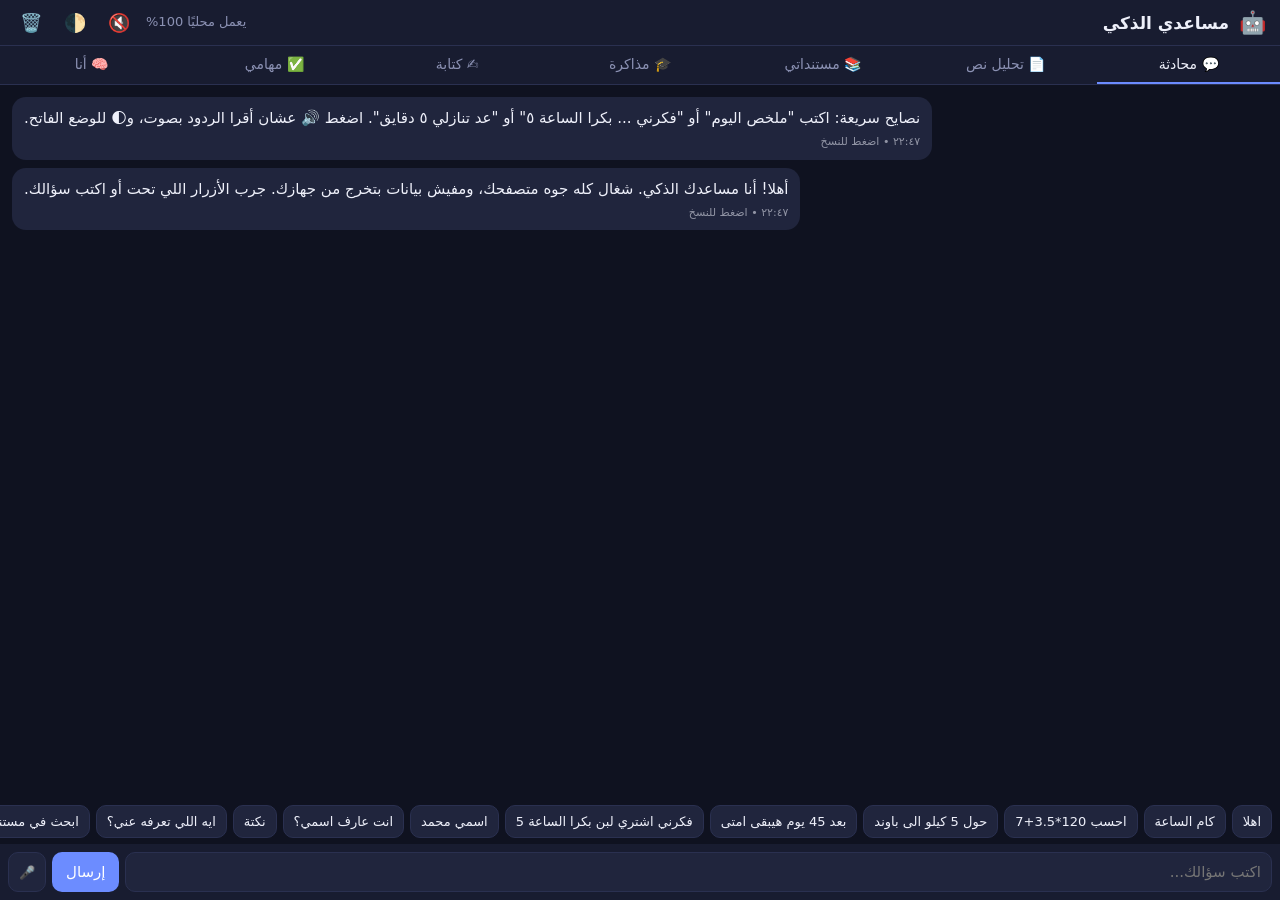
==== commit c7d1c246: "Update index.html" ====
--- a/ai-assistant/index.html
+++ b/ai-assistant/index.html
@@ -195,10 +195,18 @@
  if(m=n.match(/(\d+)\s*(?:اس|اُس|اوس)\s*(\d+)/))return `${toAr(m[1])}^${toAr(m[2])} = ${toAr(Math.pow(+m[1],+m[2]))}`;
  if(m=n.match(/(?:هل|اذا كان)\s*(\d+)\s*(?:عدد )?اولي/)){const k=+m[1];let ok=k>1;for(let i=2;i*i<=k;i++)if(k%i==0){ok=false;break}return ok?`${toAr(k)} عدد أولي.`:`${toAr(k)} مش عدد أولي.`}
  if(/بومودورو|ابدا تركيز|جلسه تركيز/.test(n)){show('study');window.__pgo(25,true);return 'بدأت جلسة تركيز ٢٥ دقيقة. هنبهك لما تخلص.'}
+
+ if(/(لخص|ملخص) (المحادثه|كلامنا|الشات)/.test(n)){const us=hist.filter(h=>h[0]==='u').map(h=>h[1]);if(!us.length)return 'لسه مفيش كلام نلخصه.';const kw=keywords(us.join(' '),6).map(x=>x[0]).join('، ');return `سألتني ${toAr(us.length)} سؤال. أكتر مواضيع اتكلمنا فيها: ${kw||'متنوعة'}.\nآخر ٣ حاجات:\n`+us.slice(-3).map(x=>'• '+x).join('\n')}
+ if(/(ايه اللي حصل|اعمل ايه) (النهارده|دلوقتي)|ابدا معايا/.test(n)){return brain('ملخص اليوم')+'\n\n'+habitTips()}
+ if(/^(تمام|ماشي|اوكي|اوك|ok|حاضر)$/.test(n))return 'تمام 👍';
+ if(/^(باي|مع السلامه|سلام|تصبح علي خير)$/.test(n))return 'مع السلامة! بياناتك محفوظة عندك على جهازك.';
+ if(/مين صنعك|مين عملك|مين برمجك/.test(n))return 'اتبنيت جوه Instinct لمحمد. شغال بقواعد وخوارزميات بسيطة، من غير ذكاء اصطناعي توليدي.';
+ if(/(بتفهم|بتعرف) (ايه|اي)|اوامرك|مساعده|help/.test(n))return 'أمثلة:\n• احسب 12*5 / و 10 (يكمل)\n• حول 5 كيلو الى باوند\n• فكرني اذاكر بكرا الساعة 5\n• عد تنازلي 10 دقايق / بومودورو\n• قسم 450 على 4 / خصم 20% على 500\n• اسمي ... / افتكر ان ... هو ...\n• ابحث في مستنداتي عن ...\n• ملخص اليوم / اقتراحات / ملخص المحادثة\n• ضيف للملاحظات ... / وسوم';
  if(/شكرا|تسلم|ميرسي/.test(n))return 'العفو! أنا في الخدمة.';
  if(/انت مين|انت ايه|بتعمل ايه|تعمل ايه/.test(n))return 'أنا مساعد شغال بالكامل جوه متصفحك، من غير سيرفر. بحسب وأحوّل وأرتب مهامك وأفتكر حاجات عنك وأحلل النصوص. مش نموذج لغوي كبير، فمعرفتي العامة محدودة.';
  if((m=n.match(/(?:ابحث|دور|فتش)(?: في)?(?: ملفاتي| مستنداتي)?(?: عن)?\s+(.+)/))&&/ملفاتي|مستنداتي|ابحث|دور/.test(n))return docAnswer(m[1]);
  if(/لخص|تلخيص/.test(n)){show('text');return 'روح لتبويب "تحليل نص" والصق النص.'}
+ if(docs.length&&n.split(/\s+/).length>=2){const r=searchDocs(q,2);if(r.length&&r[0].s>1.2){bump('docq');return 'مالقيتش أمر مطابق، بس دي أقرب فقرات من مستنداتك:\n\n'+r.map(x=>`• (${x.d}) ${x.c}`).join('\n\n')}}
  const g=guess(n);return 'مش متأكد إني فاهم. أنا مساعد مبني على قواعد (مش نموذج لغوي)، فمعرفتي العامة محدودة.'+(g?'\nقصدك: '+g+'؟':'')+'\nجرب: حسابات، تحويل وحدات، تواريخ، تذكيرات، مؤقت، "اسمي ..."، أو تبويب تحليل النص.'}
 
 
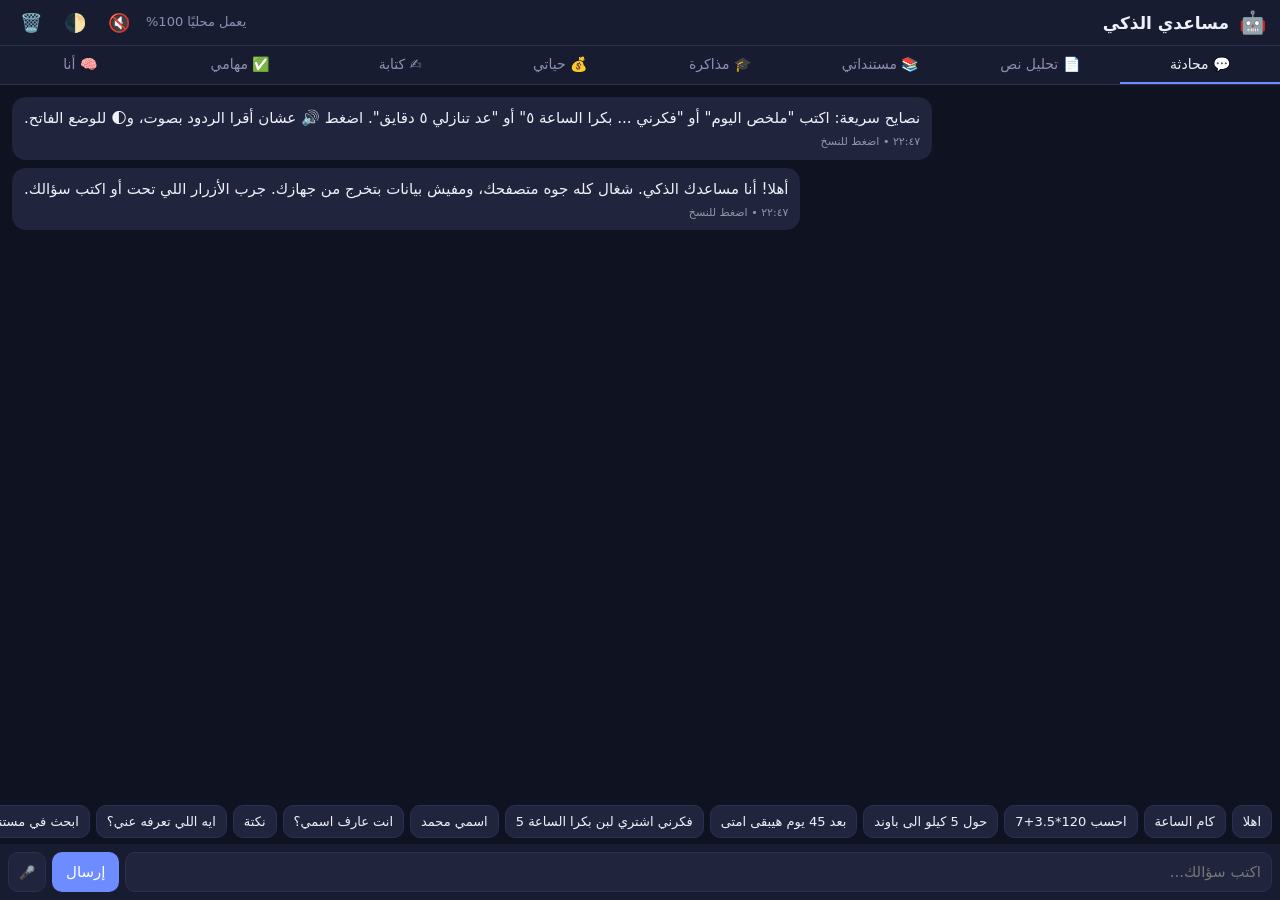
==== commit 39e9370a: "Update index.html" ====
--- a/ai-assistant/index.html
+++ b/ai-assistant/index.html
@@ -84,6 +84,15 @@
  <div id="qopts"></div>
  <p class="note" id="qscore"></p>
 </div></section>
+<section class="pane" id="p-life"><div class="page">
+ <h3>💰 مصاريف الشهر</h3>
+ <div class="row" style="padding:0 0 6px;background:none"><input id="ea" type="number" inputmode="decimal" placeholder="المبلغ" style="max-width:110px"><input id="ec" placeholder="على إيه؟"><button class="p" id="eadd">+</button></div>
+ <canvas id="ecv" width="640" height="220" style="width:100%;background:var(--card);border-radius:10px"></canvas>
+ <div id="elist"></div>
+ <h3>🔥 عاداتي</h3>
+ <div class="row" style="padding:0 0 6px;background:none"><input id="hn" placeholder="عادة جديدة (مثال: رياضة)"><button class="p" id="hadd">+</button></div>
+ <div id="hlist"></div>
+</div></section>
 <section class="pane" id="p-write"><div class="page">
  <select id="wtype" class="s f"><option value="email">إيميل رسمي</option><option value="leave">طلب إجازة</option><option value="complaint">شكوى</option><option value="thanks">رسالة شكر</option><option value="cv">نبذة شخصية</option><option value="apology">اعتذار</option></select>
  <input id="wto" class="s f" placeholder="موجّه إلى (مثال: أستاذ أحمد)">
@@ -115,13 +124,13 @@
 const AD='٠١٢٣٤٥٦٧٨٩';
 const norm=s=>String(s).replace(/[٠-٩]/g,d=>AD.indexOf(d)).replace(/٫/g,'.').replace(/،/g,',').replace(/[أإآ]/g,'ا').replace(/ى/g,'ي').replace(/ة/g,'ه').replace(/[\u064B-\u0652\u0640]/g,'');
 const toAr=n=>String(n).replace(/\d/g,d=>AD[d]);
-const TABS=[['chat','💬 محادثة'],['text','📄 تحليل نص'],['docs','📚 مستنداتي'],['study','🎓 مذاكرة'],['write','✍️ كتابة'],['tasks','✅ مهامي'],['me','🧠 أنا']];
+const TABS=[['chat','💬 محادثة'],['text','📄 تحليل نص'],['docs','📚 مستنداتي'],['study','🎓 مذاكرة'],['life','💰 حياتي'],['write','✍️ كتابة'],['tasks','✅ مهامي'],['me','🧠 أنا']];
 TABS.forEach(([id,l],i)=>{const b=document.createElement('button');b.textContent=l;b.dataset.id=id;if(!i)b.className='on';b.onclick=()=>show(id);$('#tabs').appendChild(b)});
-function show(id){document.querySelectorAll('.pane').forEach(p=>p.classList.toggle('on',p.id==='p-'+id));document.querySelectorAll('.tabs button').forEach(b=>b.classList.toggle('on',b.dataset.id===id));if(id==='me')renderMe();if(id==='tasks')renderTasks()}
+function show(id){document.querySelectorAll('.pane').forEach(p=>p.classList.toggle('on',p.id==='p-'+id));document.querySelectorAll('.tabs button').forEach(b=>b.classList.toggle('on',b.dataset.id===id));if(id==='me')renderMe();if(id==='tasks')renderTasks();if(id==='life')renderLife()}
 let lastNum;let mem=LS.get('mem',{}),usage=LS.get('usage',{}),tasks=LS.get('tasks',[]),hist=LS.get('hist',[]);
 function bump(k){usage[k]=(usage[k]||0)+1;usage._h=usage._h||{};const h=new Date().getHours();usage._h[h]=(usage._h[h]||0)+1;LS.set('usage',usage)}
 function add(role,t,save=true){const d=document.createElement('div');d.className='m '+(role==='u'?'u':'b');d.textContent=t;const tm=document.createElement('small');tm.textContent=fmtT(new Date())+(role==='b'?' • اضغط للنسخ':'');d.appendChild(tm);if(role==='b')d.onclick=()=>{try{navigator.clipboard.writeText(t);tm.textContent='تم النسخ ✓'}catch(e){}};$('#msgs').appendChild(d);$('#msgs').scrollTop=1e9;if(save){hist.push([role,t]);hist=hist.slice(-60);LS.set('hist',hist)}}
-const CHIPS=['اهلا','كام الساعة','احسب 120*3.5+7','حول 5 كيلو الى باوند','بعد 45 يوم هيبقى امتى','فكرني اشتري لبن بكرا الساعة 5','اسمي محمد','انت عارف اسمي؟','نكتة','ايه اللي تعرفه عني؟','ابحث في مستنداتي عن الاجازة','عد تنازلي 5 دقايق','قسم 450 على 4','وزني 80 وطولي 175','قسط قرض 100000 بفايده 18 لمده 5 سنين','اختار بين شاي او قهوة','اقتراحات','ملخص يومي','سعر الدولار 50','100 دولار بكام'];
+const CHIPS=['اهلا','كام الساعة','احسب 120*3.5+7','حول 5 كيلو الى باوند','بعد 45 يوم هيبقى امتى','فكرني اشتري لبن بكرا الساعة 5','اسمي محمد','انت عارف اسمي؟','نكتة','ايه اللي تعرفه عني؟','ابحث في مستنداتي عن الاجازة','عد تنازلي 5 دقايق','صرفت 50 على اكل','مصاريفي','ضيف عاده رياضة','قسم 450 على 4','وزني 80 وطولي 175','قسط قرض 100000 بفايده 18 لمده 5 سنين','اختار بين شاي او قهوة','اقتراحات','ملخص يومي','سعر الدولار 50','100 دولار بكام'];
 CHIPS.forEach(c=>{const b=document.createElement('button');b.className='s';b.textContent=c;b.onclick=()=>{$('#inp').value=c;go()};$('#chips').appendChild(b)});
 const days=['الأحد','الاثنين','الثلاثاء','الأربعاء','الخميس','الجمعة','السبت'];
 const months=['يناير','فبراير','مارس','أبريل','مايو','يونيو','يوليو','أغسطس','سبتمبر','أكتوبر','نوفمبر','ديسمبر'];
@@ -137,6 +146,9 @@
  return hit?d:null}
 function stripWhen(t){return norm(t).replace(/فكرني|ذكرني|ضيف مهمه|ضيف|سجل مهمه|سجل|بعد بكره|بعد بكرا|بكره|بكرا|النهارده|الساعه\s*\d+(:\d+)?\s*(م|مساء|ص|الصبح|بالليل|العصر)?|بعد\s*\d+\s*\S+/g,' ').replace(/\s+/g,' ').trim().replace(/^(اني|ان)\s/,'')}
 function remember(k,v){mem[k]=v;LS.set('mem',mem)}
+let exp=LS.get('exp',[]),habits=LS.get('habits',[]);
+function monthTotal(){const m=new Date().getMonth();return exp.filter(x=>new Date(x.t).getMonth()===m).reduce((a,b)=>a+b.a,0)}
+function streak(h){let c=0;const d=new Date();while(h.d.includes(d.toDateString())){c++;d.setDate(d.getDate()-1)}if(!c){d.setDate(d.getDate()-1);while(h.d.includes(d.toDateString())){c++;d.setDate(d.getDate()-1)}}return c}
 let lastIntent=null;
 function brain(raw){const q=raw.trim();const n=norm(q).toLowerCase();let m;
  if(!n)return 'اكتب حاجة وأنا معاك.';
@@ -148,7 +160,7 @@
  if(m=n.match(/^(?:ايه|اي|ما هو|ما هي)\s+(.+?)\??$/)){if(mem[m[1]])return `${m[1]}: ${mem[m[1]]}`}
  if(/ايه اللي (تعرفه|عارفه) عني|ماذا تعرف عني|بتعرف ايه عني/.test(n)){const k=Object.keys(mem);return k.length?'اللي أعرفه عنك:\n'+k.map(x=>`• ${x}: ${mem[x]}`).join('\n'):'لسه معرفش حاجة. قولي "اسمي ..." أو "افتكر إن ... هو ..."'}
  if(/انسى كل|امسح الذاكره/.test(n)){mem={};LS.set('mem',mem);return 'مسحت الذاكرة كلها.'}
- if(/كام الساعه|الساعه كام|الوقت كام/.test(n))return 'الساعة '+fmtT(new Date());
+ if(/كام الساعه|الساعه كام|الوقت كام/.test(n)&&!/(?:في|ف|عند)\s*\S+$/.test(n))return 'الساعة '+fmtT(new Date());
  if(!/\d/.test(n)&&(/(النهارده|انهارده|التاريخ|اليوم) (ايه|كام)|تاريخ (النهارده|اليوم)/.test(n)))return 'النهاردة '+fmtD(new Date());
  if((m=n.match(/بعد (\d+) (يوم|ايام|اسبوع|اسابيع|شهر|شهور)/))&&/امتي|هيبقي|ايه/.test(n)){const d=new Date(),k=+m[1];if(/يوم|ايام/.test(m[2]))d.setDate(d.getDate()+k);else if(/اسبوع|اسابيع/.test(m[2]))d.setDate(d.getDate()+7*k);else d.setMonth(d.getMonth()+k);return fmtD(d)}
  if(m=n.match(/كام يوم (?:باقي )?(?:علي|على|لحد)\s*(\d{1,2})[\/\-](\d{1,2})(?:[\/\-](\d{4}))?/)){const t=new Date(+(m[3]||new Date().getFullYear()),+m[2]-1,+m[1]);const df=Math.ceil((t-new Date())/864e5);return `باقي ${toAr(df)} يوم (${fmtD(t)})`}
@@ -202,6 +214,20 @@
  if(/^(باي|مع السلامه|سلام|تصبح علي خير)$/.test(n))return 'مع السلامة! بياناتك محفوظة عندك على جهازك.';
  if(/مين صنعك|مين عملك|مين برمجك/.test(n))return 'اتبنيت جوه Instinct لمحمد. شغال بقواعد وخوارزميات بسيطة، من غير ذكاء اصطناعي توليدي.';
  if(/(بتفهم|بتعرف) (ايه|اي)|اوامرك|مساعده|help/.test(n))return 'أمثلة:\n• احسب 12*5 / و 10 (يكمل)\n• حول 5 كيلو الى باوند\n• فكرني اذاكر بكرا الساعة 5\n• عد تنازلي 10 دقايق / بومودورو\n• قسم 450 على 4 / خصم 20% على 500\n• اسمي ... / افتكر ان ... هو ...\n• ابحث في مستنداتي عن ...\n• ملخص اليوم / اقتراحات / ملخص المحادثة\n• ضيف للملاحظات ... / وسوم';
+
+ if(m=n.match(/(?:صرفت|دفعت|اشتريت)\s*(\d+(?:\.\d+)?)\s*(?:جنيه|ج)?\s*(?:علي|على|في|ل)?\s*(.*)$/)){const cat=(m[2]||'عام').trim()||'عام';exp.push({a:+m[1],c:cat,t:Date.now()});LS.set('exp',exp);bump('exp');const mt=monthTotal();return `سجلت مصروف ${toAr(m[1])} جنيه (${cat}). إجمالي الشهر ده: ${toAr(+mt.toFixed(2))} جنيه.`}
+ if(/(مصاريفي|مصروفاتي|صرفت كام|حساب المصروف)/.test(n)){if(!exp.length)return 'مفيش مصاريف مسجلة. قولي "صرفت 50 على اكل".';const mo=exp.filter(x=>new Date(x.t).getMonth()===new Date().getMonth());const by={};mo.forEach(x=>by[x.c]=(by[x.c]||0)+x.a);const tot=mo.reduce((a,b)=>a+b.a,0);return `مصاريف الشهر: ${toAr(+tot.toFixed(2))} جنيه\n`+Object.entries(by).sort((a,b)=>b[1]-a[1]).map(([k,v])=>`• ${k}: ${toAr(+v.toFixed(2))} (${toAr(Math.round(v/tot*100))}%)`).join('\n')}
+ if(/(امسح|صفر) (المصاريف|المصروفات)/.test(n)){exp=[];LS.set('exp',exp);return 'مسحت المصاريف.'}
+ if(m=n.match(/^(?:عادتي|عاده جديده|ضيف عاده)\s+(.+)/)){habits.push({n:m[1],d:[]});LS.set('habits',habits);return `ضفت العادة "${m[1]}". قول "خلصت ${m[1]}" كل يوم.`}
+ if(m=n.match(/^(?:خلصت|عملت)\s+(.+)/)){const h=habits.find(x=>norm(x.n)===m[1].trim());if(!h)return habits.length?'العادات عندي: '+habits.map(x=>x.n).join('، '):'مفيش عادات. قول "ضيف عاده رياضة".';const td=new Date().toDateString();if(!h.d.includes(td)){h.d.push(td);LS.set('habits',habits)}return `برافو! "${h.n}" سلسلتك ${toAr(streak(h))} يوم.`}
+ if(/^(عاداتي|العادات)$/.test(n)){return habits.length?habits.map(h=>`• ${h.n}: سلسلة ${toAr(streak(h))} يوم، ${h.d.includes(new Date().toDateString())?'✅ اتعملت النهارده':'⏳ لسه'}`).join('\n'):'مفيش عادات. قول "ضيف عاده رياضة".'}
+
+ if(m=n.match(/(?:الساعه|الوقت) كام (?:في|ف|عند)\s*(\S+)/)){const Z={السعوديه:'Asia/Riyadh',الرياض:'Asia/Riyadh',الامارات:'Asia/Dubai',دبي:'Asia/Dubai',لندن:'Europe/London',باريس:'Europe/Paris',المانيا:'Europe/Berlin',نيويورك:'America/New_York',امريكا:'America/New_York',طوكيو:'Asia/Tokyo',اليابان:'Asia/Tokyo',الصين:'Asia/Shanghai',الهند:'Asia/Kolkata',تركيا:'Europe/Istanbul',مصر:'Africa/Cairo',الكويت:'Asia/Kuwait',قطر:'Asia/Qatar',موسكو:'Europe/Moscow'};const z=Z[m[1]];if(!z)return 'مش عارف المنطقة دي. جرب: السعودية، الإمارات، لندن، نيويورك، طوكيو، تركيا، الصين...';return `الساعة في ${m[1]}: `+toAr(new Date().toLocaleTimeString('en-GB',{timeZone:z,hour:'2-digit',minute:'2-digit'}))}
+ if(/التاريخ الهجري|اليوم الهجري/.test(n)){try{return 'التاريخ الهجري: '+new Intl.DateTimeFormat('ar-SA-u-ca-islamic-umalqura',{dateStyle:'full'}).format(new Date())}catch(e){return 'المتصفح ده مش بيدعم التاريخ الهجري.'}}
+ if(/(?:علي|على|لحد)\s*(رمضان|العيد|راس السنه)/.test(n)&&/كام|باقي/.test(n))return 'مواعيد المناسبات بتتغير سنويًا ومعنديش تقويم رسمي بدون إنترنت. اكتب التاريخ بنفسك: "كام يوم باقي على 1/3/2027".';
+ if(m=n.match(/(اجمع|مجموع|اطرح|اضرب)\s+(?:الارقام\s*)?([\d\s,.]+)$/)){const a=m[2].split(/[\s,]+/).filter(Boolean).map(Number);if(a.length>1){const v=m[1]==='اطرح'?a.slice(1).reduce((x,y)=>x-y,a[0]):m[1]==='اضرب'?a.reduce((x,y)=>x*y,1):a.reduce((x,y)=>x+y,0);lastNum=v;return `= ${toAr(+v.toFixed(8))}`}}
+ if(m=n.match(/(?:متوسط|معدل)\s+([\d\s,.]+)$/)){const a=m[1].split(/[\s,]+/).filter(Boolean).map(Number);if(a.length)return `المتوسط = ${toAr(+(a.reduce((x,y)=>x+y,0)/a.length).toFixed(4))} (من ${toAr(a.length)} أرقام)`}
+ if(m=n.match(/(?:رتب|ترتيب)\s+([\d\s,.]+)$/)){const a=m[1].split(/[\s,]+/).filter(Boolean).map(Number).sort((x,y)=>x-y);return a.map(toAr).join('، ')}
  if(/شكرا|تسلم|ميرسي/.test(n))return 'العفو! أنا في الخدمة.';
  if(/انت مين|انت ايه|بتعمل ايه|تعمل ايه/.test(n))return 'أنا مساعد شغال بالكامل جوه متصفحك، من غير سيرفر. بحسب وأحوّل وأرتب مهامك وأفتكر حاجات عنك وأحلل النصوص. مش نموذج لغوي كبير، فمعرفتي العامة محدودة.';
  if((m=n.match(/(?:ابحث|دور|فتش)(?: في)?(?: ملفاتي| مستنداتي)?(?: عن)?\s+(.+)/))&&/ملفاتي|مستنداتي|ابحث|دور/.test(n))return docAnswer(m[1]);
@@ -256,12 +282,12 @@
 $('#wgo').onclick=write;$('#wcopy').onclick=()=>{try{navigator.clipboard.writeText($('#wout').textContent)}catch(e){}};
 
 function hourChart(){const h=usage._h||{};const mx=Math.max(1,...Object.values(h));let o='<div style="display:flex;align-items:flex-end;gap:2px;height:70px;direction:ltr">';for(let i=0;i<24;i++){const v=h[i]||0;o+=`<div title="${i}:00 = ${v}" style="flex:1;background:var(--ac);opacity:${v?1:.15};height:${Math.max(3,v/mx*100)}%"></div>`}return o+'</div><div class="note" style="display:flex;justify-content:space-between;direction:ltr"><span>0</span><span>12</span><span>23</span></div>'}
-function renderMe(){const hrs=usage._h||{};const names={msg:'رسائل',calc:'حسابات',task:'مهام',text:'تحليل نصوص',write:'كتابة',mem:'حقائق محفوظة',joke:'نكت',docq:'أسئلة على مستنداتك',timer:'مؤقتات',pomo:'جلسات تركيز',chart:'رسوم بيانية'};let h='';Object.keys(names).forEach(k=>{if(usage[k])h+=`<div>${names[k]}: ${toAr(usage[k])}</div><div class="bar"><i style="width:${Math.min(100,usage[k]*10)}%"></i></div>`});const tot=Object.values(hrs).reduce((a,b)=>a+b,0);if(tot>2){const best=Object.entries(hrs).sort((a,b)=>b[1]-a[1])[0][0];h+=`<p>أكتر وقت بتستخدمني فيه: حوالي الساعة ${toAr(best)}.</p>`}
+function renderMe(){const hrs=usage._h||{};const names={msg:'رسائل',calc:'حسابات',task:'مهام',text:'تحليل نصوص',write:'كتابة',mem:'حقائق محفوظة',joke:'نكت',docq:'أسئلة على مستنداتك',timer:'مؤقتات',pomo:'جلسات تركيز',chart:'رسوم بيانية',exp:'مصاريف مسجلة'};let h='';Object.keys(names).forEach(k=>{if(usage[k])h+=`<div>${names[k]}: ${toAr(usage[k])}</div><div class="bar"><i style="width:${Math.min(100,usage[k]*10)}%"></i></div>`});const tot=Object.values(hrs).reduce((a,b)=>a+b,0);if(tot>2){const best=Object.entries(hrs).sort((a,b)=>b[1]-a[1])[0][0];h+=`<p>أكتر وقت بتستخدمني فيه: حوالي الساعة ${toAr(best)}.</p>`}
  $('#learn').innerHTML=(Object.keys(usage._h||{}).length?'<div class="note">نشاطك على مدار اليوم (بالساعة):</div>'+hourChart():'')+(h||'لسه بتعرّف عليك. استخدمني شوية.')+'<div class="out" style="margin-top:10px">'+habitTips().replace(/</g,'&lt;')+'</div>';
  const k=Object.keys(mem);$('#mem').innerHTML=k.length?'<table>'+k.map(()=>'<tr><td></td><td></td><td><button class="s">نسيان</button></td></tr>').join('')+'</table>':'<p class="note">الذاكرة فاضية.</p>';
  document.querySelectorAll('#mem tr').forEach((tr,i)=>{tr.children[0].textContent=k[i];tr.children[1].textContent=mem[k[i]];tr.querySelector('button').onclick=()=>{delete mem[k[i]];LS.set('mem',mem);renderMe()}})}
-$('#export').onclick=()=>{const b=new Blob([JSON.stringify({mem,usage,tasks,docs,notes:LS.get('notes','')},null,1)],{type:'application/json'});const a=document.createElement('a');a.href=URL.createObjectURL(b);a.download='my-assistant-data.json';a.click()};
-$('#imp').onchange=e=>{const f=e.target.files[0];if(!f)return;const r=new FileReader();r.onload=()=>{try{const d=JSON.parse(r.result);if(d.mem)LS.set('mem',d.mem);if(d.usage)LS.set('usage',d.usage);if(d.tasks)LS.set('tasks',d.tasks);if(d.notes!==undefined)LS.set('notes',d.notes);if(d.docs)LS.set('docs',d.docs);location.reload()}catch(x){alert('ملف غير صالح')}};r.readAsText(f)};
+$('#export').onclick=()=>{const b=new Blob([JSON.stringify({mem,usage,tasks,docs,exp,habits,notes:LS.get('notes','')},null,1)],{type:'application/json'});const a=document.createElement('a');a.href=URL.createObjectURL(b);a.download='my-assistant-data.json';a.click()};
+$('#imp').onchange=e=>{const f=e.target.files[0];if(!f)return;const r=new FileReader();r.onload=()=>{try{const d=JSON.parse(r.result);if(d.mem)LS.set('mem',d.mem);if(d.usage)LS.set('usage',d.usage);if(d.tasks)LS.set('tasks',d.tasks);if(d.notes!==undefined)LS.set('notes',d.notes);if(d.docs)LS.set('docs',d.docs);if(d.exp)LS.set('exp',d.exp);if(d.habits)LS.set('habits',d.habits);location.reload()}catch(x){alert('ملف غير صالح')}};r.readAsText(f)};
 $('#wipe').onclick=()=>{if(confirm('تمسح كل بياناتك؟')){Object.keys(localStorage).filter(k=>k.startsWith('ai_')).forEach(k=>localStorage.removeItem(k));location.reload()}};
 
 /* docs: BM25 search */
@@ -307,6 +333,12 @@
  val.forEach((v,i)=>{const h=v/mx*210,x=x0+i*(bw+10),y=250-h;c.fillStyle=st.getPropertyValue('--ac');c.fillRect(x,y,bw,h);c.fillStyle=st.getPropertyValue('--tx');c.fillText(String(v),x+bw/2,y-6);c.fillText(lab[i].slice(0,9),x+bw/2,272)});
  $('#tout').textContent='رسم عمود "'+head[ni]+'" حسب "'+head[li]+'" ('+toAr(n)+' صف)';bump('chart')}
 $('#chartbtn').onclick=drawChart;
+
+function renderLife(){const mo=exp.filter(x=>new Date(x.t).getMonth()===new Date().getMonth());const by={};mo.forEach(x=>by[x.c]=(by[x.c]||0)+x.a);const ent=Object.entries(by).sort((a,b)=>b[1]-a[1]);const cv=$('#ecv'),c=cv.getContext('2d');c.clearRect(0,0,640,220);const st=getComputedStyle(document.body);c.font='14px sans-serif';c.textAlign='left';const mx=Math.max(1,...ent.map(e=>e[1]));ent.slice(0,6).forEach(([k,v],i)=>{const w=v/mx*430;c.fillStyle=st.getPropertyValue('--ac');c.fillRect(150,14+i*34,w,24);c.fillStyle=st.getPropertyValue('--tx');c.textAlign='right';c.fillText(k.slice(0,14),140,32+i*34);c.textAlign='left';c.fillText(String(+v.toFixed(2)),156+w,32+i*34)});if(!ent.length){c.fillStyle=st.getPropertyValue('--mut');c.textAlign='center';c.fillText('مفيش مصاريف الشهر ده',320,110)}
+ const L=$('#elist');L.innerHTML='<p class="note">الإجمالي: '+toAr(+mo.reduce((a,b)=>a+b.a,0).toFixed(2))+' جنيه</p>';exp.slice(-5).reverse().forEach(x=>{const d=document.createElement('div');d.className='item';d.innerHTML='<span></span><button class="s">حذف</button>';d.querySelector('span').textContent=toAr(x.a)+' • '+x.c+' • '+toAr(new Date(x.t).getDate())+'/'+toAr(new Date(x.t).getMonth()+1);d.querySelector('button').onclick=()=>{exp=exp.filter(y=>y!==x);LS.set('exp',exp);renderLife()};L.appendChild(d)});
+ const H=$('#hlist');H.innerHTML='';habits.forEach((h,i)=>{const td=new Date().toDateString(),done=h.d.includes(td);const d=document.createElement('div');d.className='item'+(done?' done':'');d.innerHTML='<input type="checkbox"><span></span><button class="s">حذف</button>';d.querySelector('input').checked=done;d.querySelector('span').textContent=h.n+'  🔥'+toAr(streak(h));d.querySelector('input').onchange=e=>{if(e.target.checked){if(!h.d.includes(td))h.d.push(td)}else h.d=h.d.filter(z=>z!==td);LS.set('habits',habits);renderLife()};d.querySelector('button').onclick=()=>{habits.splice(i,1);LS.set('habits',habits);renderLife()};H.appendChild(d)});if(!habits.length)H.innerHTML='<p class="note">مفيش عادات.</p>'}
+$('#eadd').onclick=()=>{const a=parseFloat($('#ea').value);if(!a)return;exp.push({a,c:$('#ec').value.trim()||'عام',t:Date.now()});LS.set('exp',exp);$('#ea').value='';$('#ec').value='';bump('exp');renderLife()};
+$('#hadd').onclick=()=>{const v=$('#hn').value.trim();if(!v)return;habits.push({n:v,d:[]});LS.set('habits',habits);$('#hn').value='';renderLife()};
 hist.forEach(([r,t])=>add(r,t,false));if(!hist.length)add('b','نصايح سريعة: اكتب "ملخص اليوم" أو "فكرني ... بكرا الساعة ٥" أو "عد تنازلي ٥ دقايق". اضغط 🔊 عشان أقرا الردود بصوت، و🌓 للوضع الفاتح.',false);if(!hist.length)add('b','أهلا! أنا مساعدك الذكي. شغال كله جوه متصفحك، ومفيش بيانات بتخرج من جهازك. جرب الأزرار اللي تحت أو اكتب سؤالك.');
 if('serviceWorker' in navigator&&location.protocol.startsWith('http'))navigator.serviceWorker.register('sw.js').catch(()=>{});
 </script>
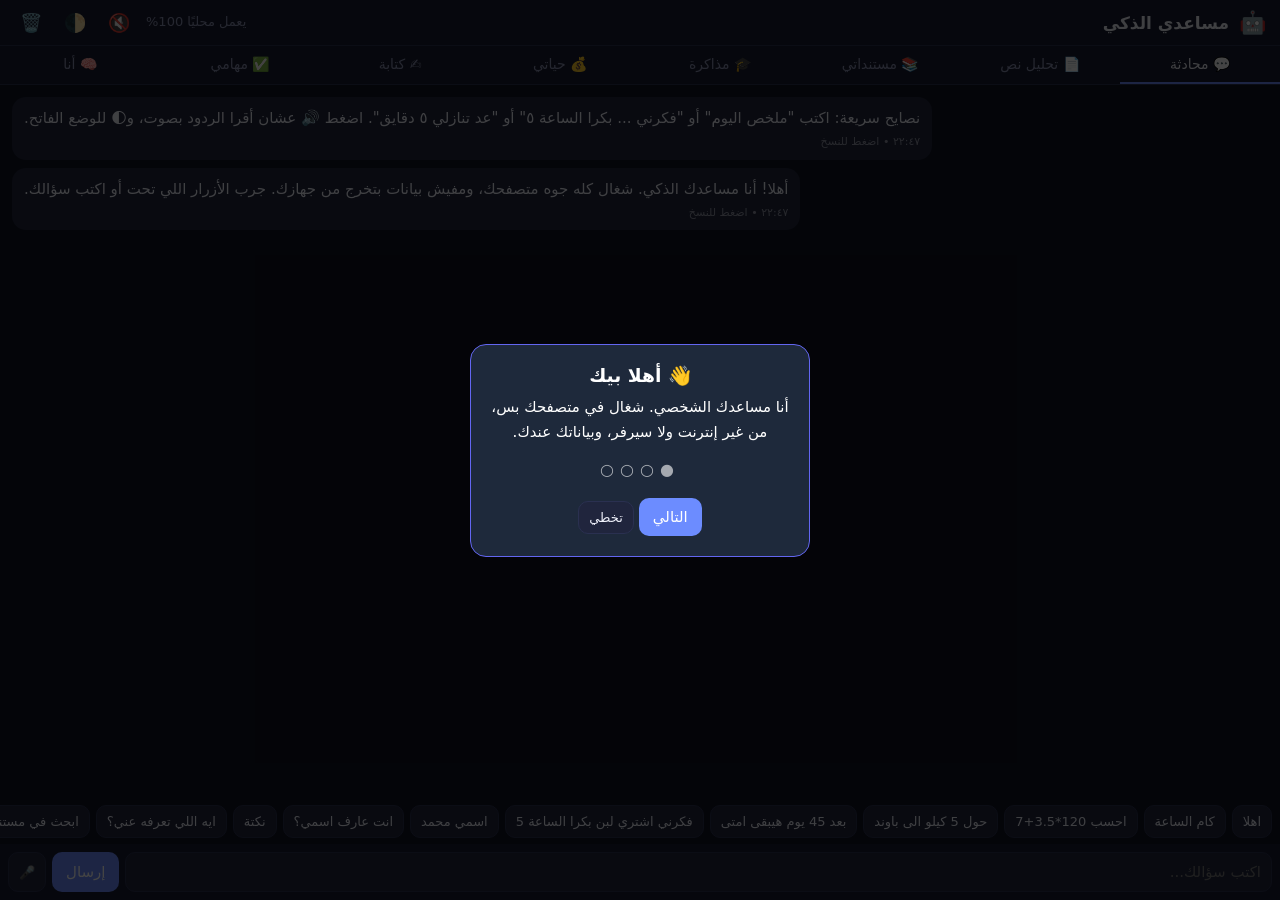
==== commit e0183c8d: "Update index.html" ====
--- a/ai-assistant/index.html
+++ b/ai-assistant/index.html
@@ -44,6 +44,7 @@
 .typing{opacity:.7}
 .sug{display:inline-block;background:var(--card2);border-radius:8px;padding:4px 8px;margin:4px 4px 0 0;cursor:pointer;border:1px solid #2a3050}
 header button{background:none;border:0;color:var(--tx);font-size:18px;cursor:pointer}
+#tour{position:fixed;inset:0;background:#000b;z-index:99;display:flex;align-items:center;justify-content:center;padding:16px}#tour .c{background:var(--bg2,#1e293b);color:var(--fg,#fff);border-radius:16px;padding:20px;max-width:340px;width:100%;text-align:center;border:1px solid #6366f1}#tour h3{margin:0 0 8px}#tour p{line-height:1.7;margin:8px 0 14px;font-size:15px}#tour .d{letter-spacing:6px;opacity:.6}
 </style>
 </head>
 <body>
@@ -150,8 +151,19 @@
 function monthTotal(){const m=new Date().getMonth();return exp.filter(x=>new Date(x.t).getMonth()===m).reduce((a,b)=>a+b.a,0)}
 function streak(h){let c=0;const d=new Date();while(h.d.includes(d.toDateString())){c++;d.setDate(d.getDate()-1)}if(!c){d.setDate(d.getDate()-1);while(h.d.includes(d.toDateString())){c++;d.setDate(d.getDate()-1)}}return c}
 let lastIntent=null;
+function csvData(){const t=($('#txt')&&$('#txt').value||'').trim();if(!t)return null;const rows=t.split(/\n/).map(r=>r.split(/[,;\t]/).map(x=>x.trim()));if(rows.length<2||rows[0].length<2||!rows.slice(1,4).every(r=>r.length>=2))return null;return{h:rows[0],b:rows.slice(1).filter(r=>r.some(Boolean))}}
+function colIdx(C,w){w=norm(w).trim().toLowerCase().replace(/^ال/,'');let i=C.h.findIndex(h=>norm(h).toLowerCase()===w);if(i<0)i=C.h.findIndex(h=>{const x=norm(h).toLowerCase();return x.includes(w)||w.includes(x)});return i}
 function brain(raw){const q=raw.trim();const n=norm(q).toLowerCase();let m;
  if(!n)return 'اكتب حاجة وأنا معاك.';
+
+ {const C=csvData();
+ if(/^(?:ايه |اعرض )?(?:ال)?اعمده(?: الجدول| ال?csv)?$/.test(n)&&C)return 'الأعمدة ('+toAr(C.h.length)+'): '+C.h.join('، ')+'\nعدد الصفوف: '+toAr(C.b.length);
+ if(C&&(m=n.match(/^(مجموع|متوسط|اكبر|اعلي|اصغر|اقل|اقصي)\s+(?:عمود\s+)?(.+)$/))){const i=colIdx(C,m[2]);if(i>=0){const v=C.b.map(r=>parseFloat(norm(r[i]||''))).filter(x=>!isNaN(x));if(!v.length)return 'العمود "'+C.h[i]+'" مفيهوش أرقام.';const sum=v.reduce((a,b)=>a+b,0);const k=m[1];const r=k==='مجموع'?sum:k==='متوسط'?sum/v.length:/اكبر|اعلي|اقصي/.test(k)?Math.max(...v):Math.min(...v);return `${k} "${C.h[i]}" = ${toAr(+r.toFixed(2))} (من ${toAr(v.length)} صف)`}}
+ if(C&&(m=n.match(/^(?:اكتر|الاكثر|اشهر)\s+(?:قيمه\s+)?(?:في\s+)?(?:عمود\s+)?(.+)$/))){const i=colIdx(C,m[1]);if(i>=0){const f={};C.b.forEach(r=>{const x=(r[i]||'').trim();if(x)f[x]=(f[x]||0)+1});const t=Object.entries(f).sort((a,b)=>b[1]-a[1]).slice(0,3);return 'الأكتر تكرارًا في "'+C.h[i]+'":\n'+t.map(([k,v])=>`• ${k} (${toAr(v)} مرة)`).join('\n')}}
+ if(C&&(m=n.match(/^(?:فلتر|اعرض|هات)\s+(.+?)\s*(?:=|ب|يساوي)\s*(.+)$/))){const i=colIdx(C,m[1]);if(i>=0){const val=m[2].trim();const R=C.b.filter(r=>norm(r[i]||'').toLowerCase()===val);if(!R.length)return 'مفيش صفوف "'+C.h[i]+'" = '+val;return `لقيت ${toAr(R.length)} صف:\n`+R.slice(0,6).map(r=>'• '+r.join(' | ')).join('\n')+(R.length>6?'\n…':'')}}
+ if(C&&(m=n.match(/^(?:رتب|اعلي|افضل)\s*(?:حسب|ب)?\s*(.+)$/))){const i=colIdx(C,m[1]);if(i>=0){const R=C.b.map(r=>[parseFloat(norm(r[i]||'')),r]).filter(x=>!isNaN(x[0])).sort((a,b)=>b[0]-a[0]).slice(0,5);if(R.length)return 'أعلى ٥ حسب "'+C.h[i]+'":\n'+R.map(x=>'• '+x[1].join(' | ')).join('\n')}}}
+ if(/^(?:حلل|تحليل)\s+(?:مصاريفي|مصروفاتي|فلوسي)$/.test(n)){const mo=new Date().getMonth(),E=exp.filter(x=>new Date(x.t).getMonth()===mo);if(!E.length)return 'مفيش مصاريف الشهر ده. قول "صرفت ٥٠ على أكل".';const tot=E.reduce((a,b)=>a+b.a,0),cat={};E.forEach(x=>cat[x.c]=(cat[x.c]||0)+x.a);const cs=Object.entries(cat).sort((a,b)=>b[1]-a[1]);const day=new Date().getDate();const big=E.reduce((a,b)=>b.a>a.a?b:a);const pr=day?tot/day:0;const dm=new Date(new Date().getFullYear(),mo+1,0).getDate();return `تحليل مصاريف الشهر:\n• الإجمالي: ${toAr(+tot.toFixed(0))} جنيه (${toAr(E.length)} عملية)\n• المتوسط اليومي: ${toAr(+pr.toFixed(0))} جنيه\n• توقع آخر الشهر: ≈ ${toAr(+(pr*dm).toFixed(0))} جنيه\n• أكبر بند: ${cs[0][0]} (${toAr(Math.round(cs[0][1]/tot*100))}٪)\n• أكبر عملية: ${toAr(big.a)} جنيه على ${big.c}\n`+(cs[0][1]/tot>.5?'نصيحة: بند واحد واخد أكتر من النص. راجعه.':'التوزيع متوازن نسبيًا.')+'\n(حسابات بسيطة على اللي سجلته بس.)'}
+ if(/^(?:نصيحه|نصيحتي|ايه نصيحتك|اقتراح)$/.test(n)){const o=[];if(habits.length){const w=habits.map(h=>[h,streak(h)]).sort((a,b)=>a[1]-b[1])[0];o.push(w[1]===0?`عادة "${w[0].n}" متسجلتش النهاردة. ابدأ بيها.`:`ركز على "${w[0].n}" (سلسلتها ${toAr(w[1])} بس).`)}const od=tasks.filter(x=>!x.done&&x.w&&x.w<Date.now());if(od.length)o.push(`عندك ${toAr(od.length)} مهمة متأخرة. ابدأ بـ"${od[0].t}".`);const op=tasks.filter(x=>!x.done).length;if(op>5)o.push('مهامك كتير ('+toAr(op)+'). اختار ٣ بس النهاردة.');if(!o.length)o.push('سجل مهمة أو عادة وأنا أديك نصايح مبنية عليها.');return o.join('\n')+'\n(نصائح بقواعد بسيطة على بياناتك، مش ذكاء اصطناعي.)'}
  if(/فكرني|ذكرني|ضيف مهمه|سجل مهمه/.test(n)){const w=parseWhen(q);const title=stripWhen(q)||q;addTask(title,w);bump('task');return `تمام. سجلت: "${title}"`+(w?`\nالموعد: ${fmtD(w)} ${fmtT(w)}\nهنبهك لو الصفحة مفتوحة.`:'')}
  if(/^(اهلا|مرحبا|السلام|هاي|هلو|صباح|مساء|ازيك|ايه الاخبار)/.test(n)){const h=new Date().getHours();return (mem['الاسم']?`أهلا يا ${mem['الاسم']}! `:'أهلا بيك! ')+(h<12?'صباح الخير. ':h<18?'نهارك سعيد. ':'مساء الخير. ')+'أقدر أحسب، أحوّل وحدات، أحسب تواريخ، أسجل مهام وتذكيرات، أفتكر حاجات عنك، وألخص نصوص.'}
  if(/(?:^|\s)اسمي\s+(\S+)$/.test(n)){m=n.match(/اسمي\s+(\S+)$/);const nm=norm(q).split(/\s+/).pop();remember('الاسم',nm);bump('mem');return `تشرفت يا ${nm}! حفظت اسمك.`}
@@ -342,5 +354,8 @@
 hist.forEach(([r,t])=>add(r,t,false));if(!hist.length)add('b','نصايح سريعة: اكتب "ملخص اليوم" أو "فكرني ... بكرا الساعة ٥" أو "عد تنازلي ٥ دقايق". اضغط 🔊 عشان أقرا الردود بصوت، و🌓 للوضع الفاتح.',false);if(!hist.length)add('b','أهلا! أنا مساعدك الذكي. شغال كله جوه متصفحك، ومفيش بيانات بتخرج من جهازك. جرب الأزرار اللي تحت أو اكتب سؤالك.');
 if('serviceWorker' in navigator&&location.protocol.startsWith('http'))navigator.serviceWorker.register('sw.js').catch(()=>{});
 </script>
+<script>
+(function(){if(localStorage.getItem('tourDone'))return;const T=[['👋 أهلا بيك','أنا مساعدك الشخصي. شغال في متصفحك بس، من غير إنترنت ولا سيرفر، وبياناتك عندك.'],['💬 اسألني بالعربي','حسابات، تواريخ، تذكيرات، مؤقت، مصاريف، عادات. اكتب "ساعدني" تشوف كل الأوامر.'],['📄 ملفاتك','لخّص نصوص، ابحث في مستنداتك، والصق CSV واسأل: "مجموع الراتب" أو "اكتر المدينة".'],['⚠️ بصراحة','أنا مبني على قواعد مش نموذج ذكاء اصطناعي. بفهم اللي اتعلمته وبقولك لما مش فاهم.']];let i=0;const o=document.createElement('div');o.id='tour';document.body.appendChild(o);function r(){const t=T[i];o.innerHTML='<div class="c"><h3></h3><p></p><div class="d"></div><br><button class="p"></button> <button class="s" id="sk">تخطي</button></div>';o.querySelector('h3').textContent=t[0];o.querySelector('p').textContent=t[1];o.querySelector('.d').textContent=T.map((_,k)=>k===i?'●':'○').join('');const b=o.querySelector('.p');b.textContent=i<T.length-1?'التالي':'يلا نبدأ';b.onclick=()=>{if(i<T.length-1){i++;r()}else fin()};o.querySelector('#sk').onclick=fin}function fin(){localStorage.setItem('tourDone','1');o.remove()}r()})();
+</script>
 </body>
 </html>
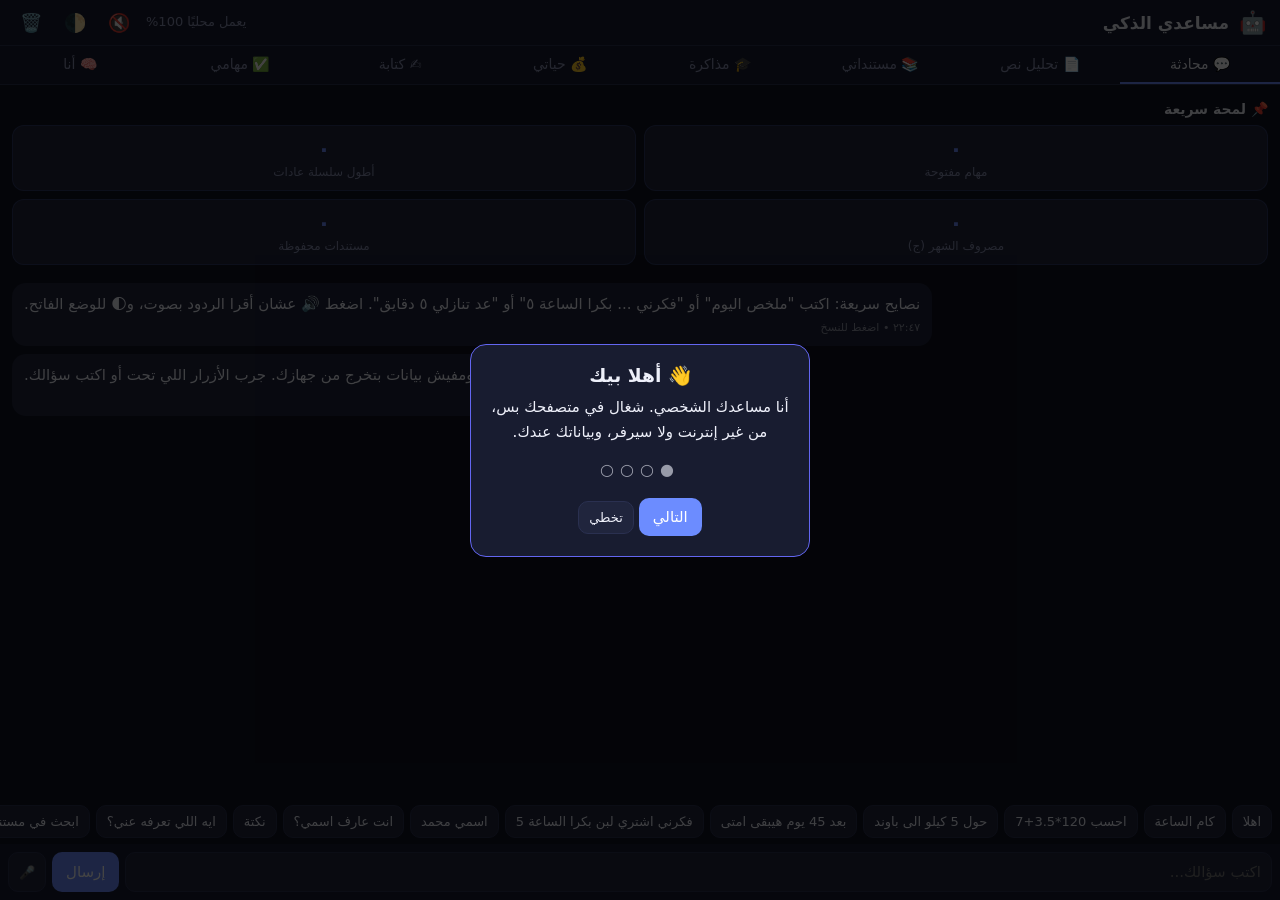
==== commit f2286ae7: "Update index.html" ====
--- a/ai-assistant/index.html
+++ b/ai-assistant/index.html
@@ -44,7 +44,8 @@
 .typing{opacity:.7}
 .sug{display:inline-block;background:var(--card2);border-radius:8px;padding:4px 8px;margin:4px 4px 0 0;cursor:pointer;border:1px solid #2a3050}
 header button{background:none;border:0;color:var(--tx);font-size:18px;cursor:pointer}
-#tour{position:fixed;inset:0;background:#000b;z-index:99;display:flex;align-items:center;justify-content:center;padding:16px}#tour .c{background:var(--bg2,#1e293b);color:var(--fg,#fff);border-radius:16px;padding:20px;max-width:340px;width:100%;text-align:center;border:1px solid #6366f1}#tour h3{margin:0 0 8px}#tour p{line-height:1.7;margin:8px 0 14px;font-size:15px}#tour .d{letter-spacing:6px;opacity:.6}
+#tour{position:fixed;inset:0;background:#000b;z-index:99;display:flex;align-items:center;justify-content:center;padding:16px}#tour .c{background:var(--card);color:var(--tx);border-radius:16px;padding:20px;max-width:340px;width:100%;text-align:center;border:1px solid #6366f1}#tour h3{margin:0 0 8px}#tour p{line-height:1.7;margin:8px 0 14px;font-size:15px}#tour .d{letter-spacing:6px;opacity:.6}
+.dash{display:grid;grid-template-columns:repeat(2,1fr);gap:8px;margin:4px 0 10px}.dash div{background:var(--card2);border-radius:12px;padding:10px;text-align:center;cursor:pointer;border:1px solid #6c8cff33}.dash b{display:block;font-size:22px;color:var(--ac)}.dash span{font-size:12px;color:var(--mut)}.dash h4{grid-column:1/-1;margin:0;font-size:14px}
 </style>
 </head>
 <body>
@@ -357,5 +358,9 @@
 <script>
 (function(){if(localStorage.getItem('tourDone'))return;const T=[['👋 أهلا بيك','أنا مساعدك الشخصي. شغال في متصفحك بس، من غير إنترنت ولا سيرفر، وبياناتك عندك.'],['💬 اسألني بالعربي','حسابات، تواريخ، تذكيرات، مؤقت، مصاريف، عادات. اكتب "ساعدني" تشوف كل الأوامر.'],['📄 ملفاتك','لخّص نصوص، ابحث في مستنداتك، والصق CSV واسأل: "مجموع الراتب" أو "اكتر المدينة".'],['⚠️ بصراحة','أنا مبني على قواعد مش نموذج ذكاء اصطناعي. بفهم اللي اتعلمته وبقولك لما مش فاهم.']];let i=0;const o=document.createElement('div');o.id='tour';document.body.appendChild(o);function r(){const t=T[i];o.innerHTML='<div class="c"><h3></h3><p></p><div class="d"></div><br><button class="p"></button> <button class="s" id="sk">تخطي</button></div>';o.querySelector('h3').textContent=t[0];o.querySelector('p').textContent=t[1];o.querySelector('.d').textContent=T.map((_,k)=>k===i?'●':'○').join('');const b=o.querySelector('.p');b.textContent=i<T.length-1?'التالي':'يلا نبدأ';b.onclick=()=>{if(i<T.length-1){i++;r()}else fin()};o.querySelector('#sk').onclick=fin}function fin(){localStorage.setItem('tourDone','1');o.remove()}r()})();
 </script>
+<script>
+function renderDash(){const o=document.querySelector('.dash');if(o)o.remove();const d=document.createElement('div');d.className='dash';const op=tasks.filter(x=>!x.done).length,od=tasks.filter(x=>!x.done&&x.w&&x.w<Date.now()).length,bs=habits.reduce((a,h)=>Math.max(a,streak(h)),0);const T=[[toAr(op)+(od?' ('+toAr(od)+' متأخرة)':''),'مهام مفتوحة','ملخص اليوم'],[toAr(bs),'أطول سلسلة عادات','نصيحة'],[toAr(+monthTotal().toFixed(0)),'مصروف الشهر (ج)','حلل مصاريفي'],[toAr(docs.length),'مستندات محفوظة','مساعدة']];const h=document.createElement('h4');h.textContent='📌 لمحة سريعة';d.appendChild(h);T.forEach(([v,l,q])=>{const e=document.createElement('div');e.innerHTML='<b></b><span></span>';e.firstChild.textContent=v;e.lastChild.textContent=l;e.onclick=()=>{$('#inp').value=q;go()};d.appendChild(e)});$('#msgs').insertBefore(d,$('#msgs').firstChild)}
+try{renderDash()}catch(e){}
+</script>
 </body>
 </html>
